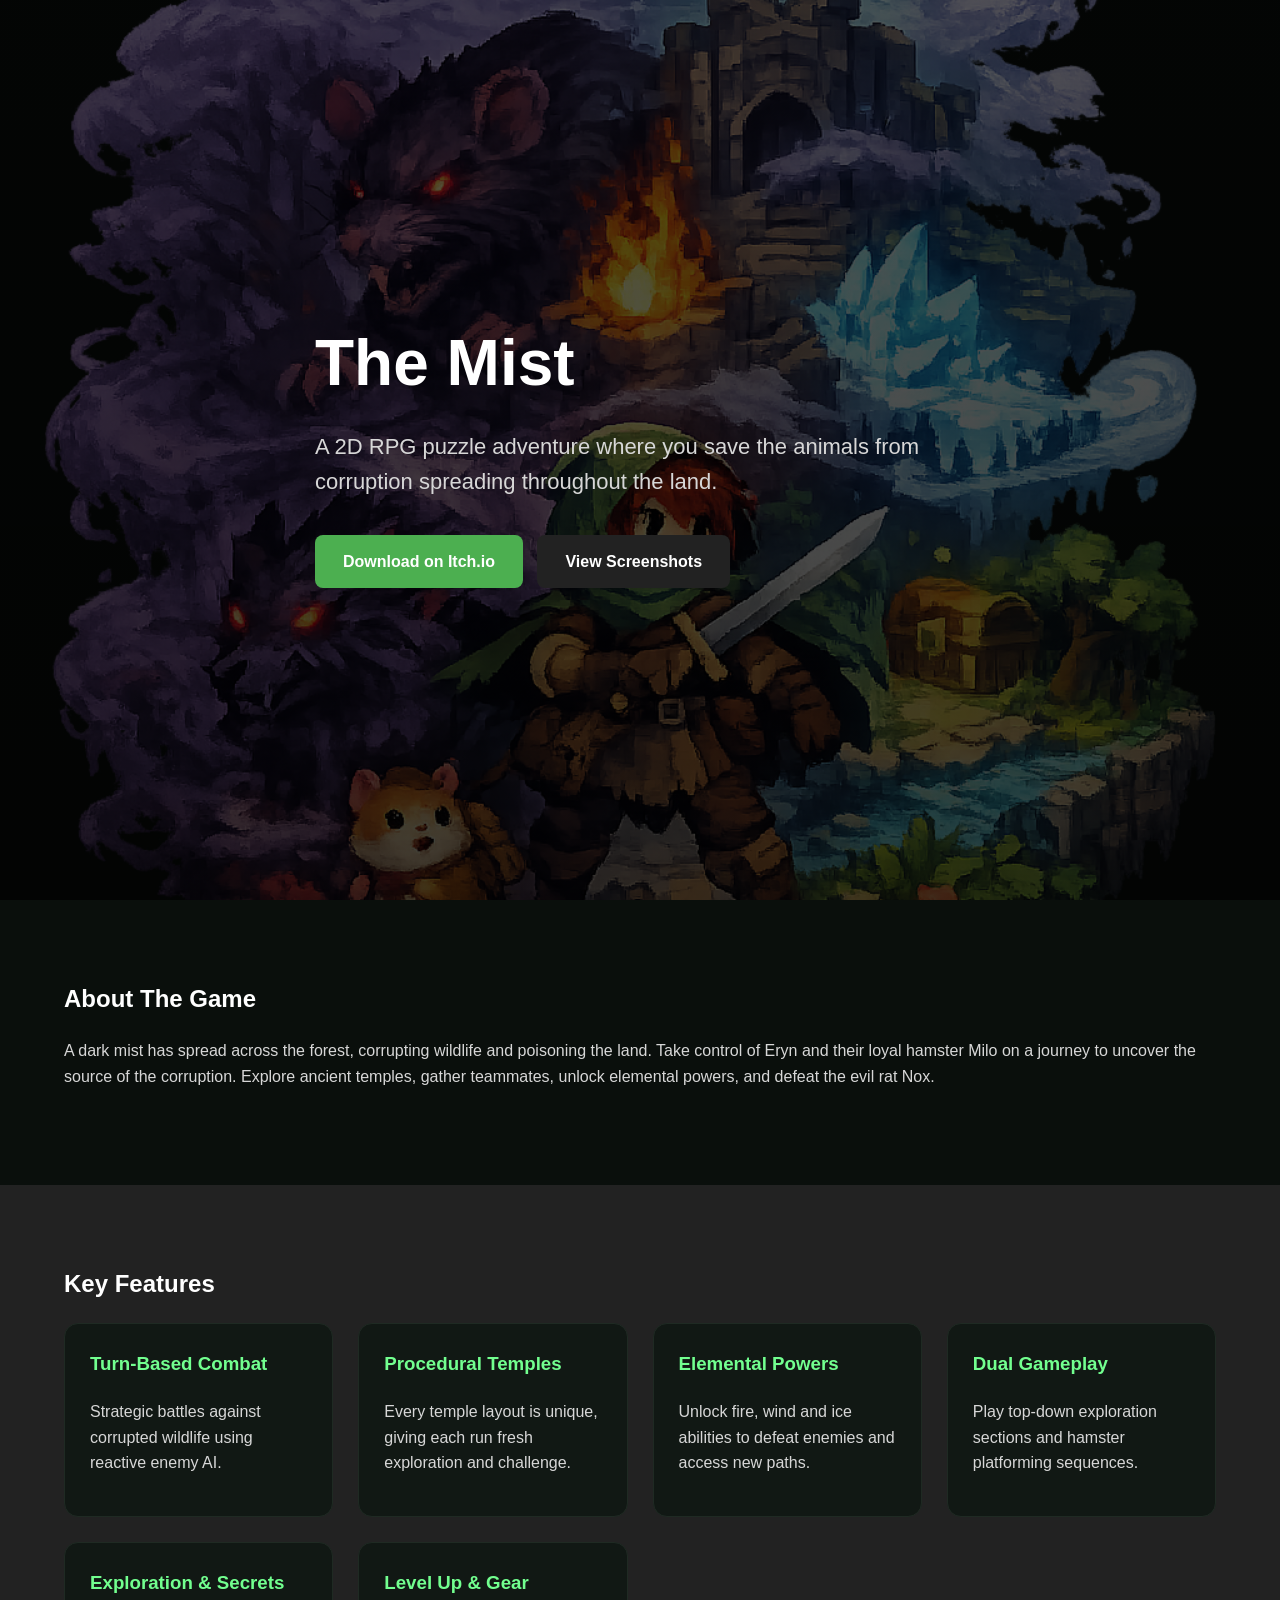
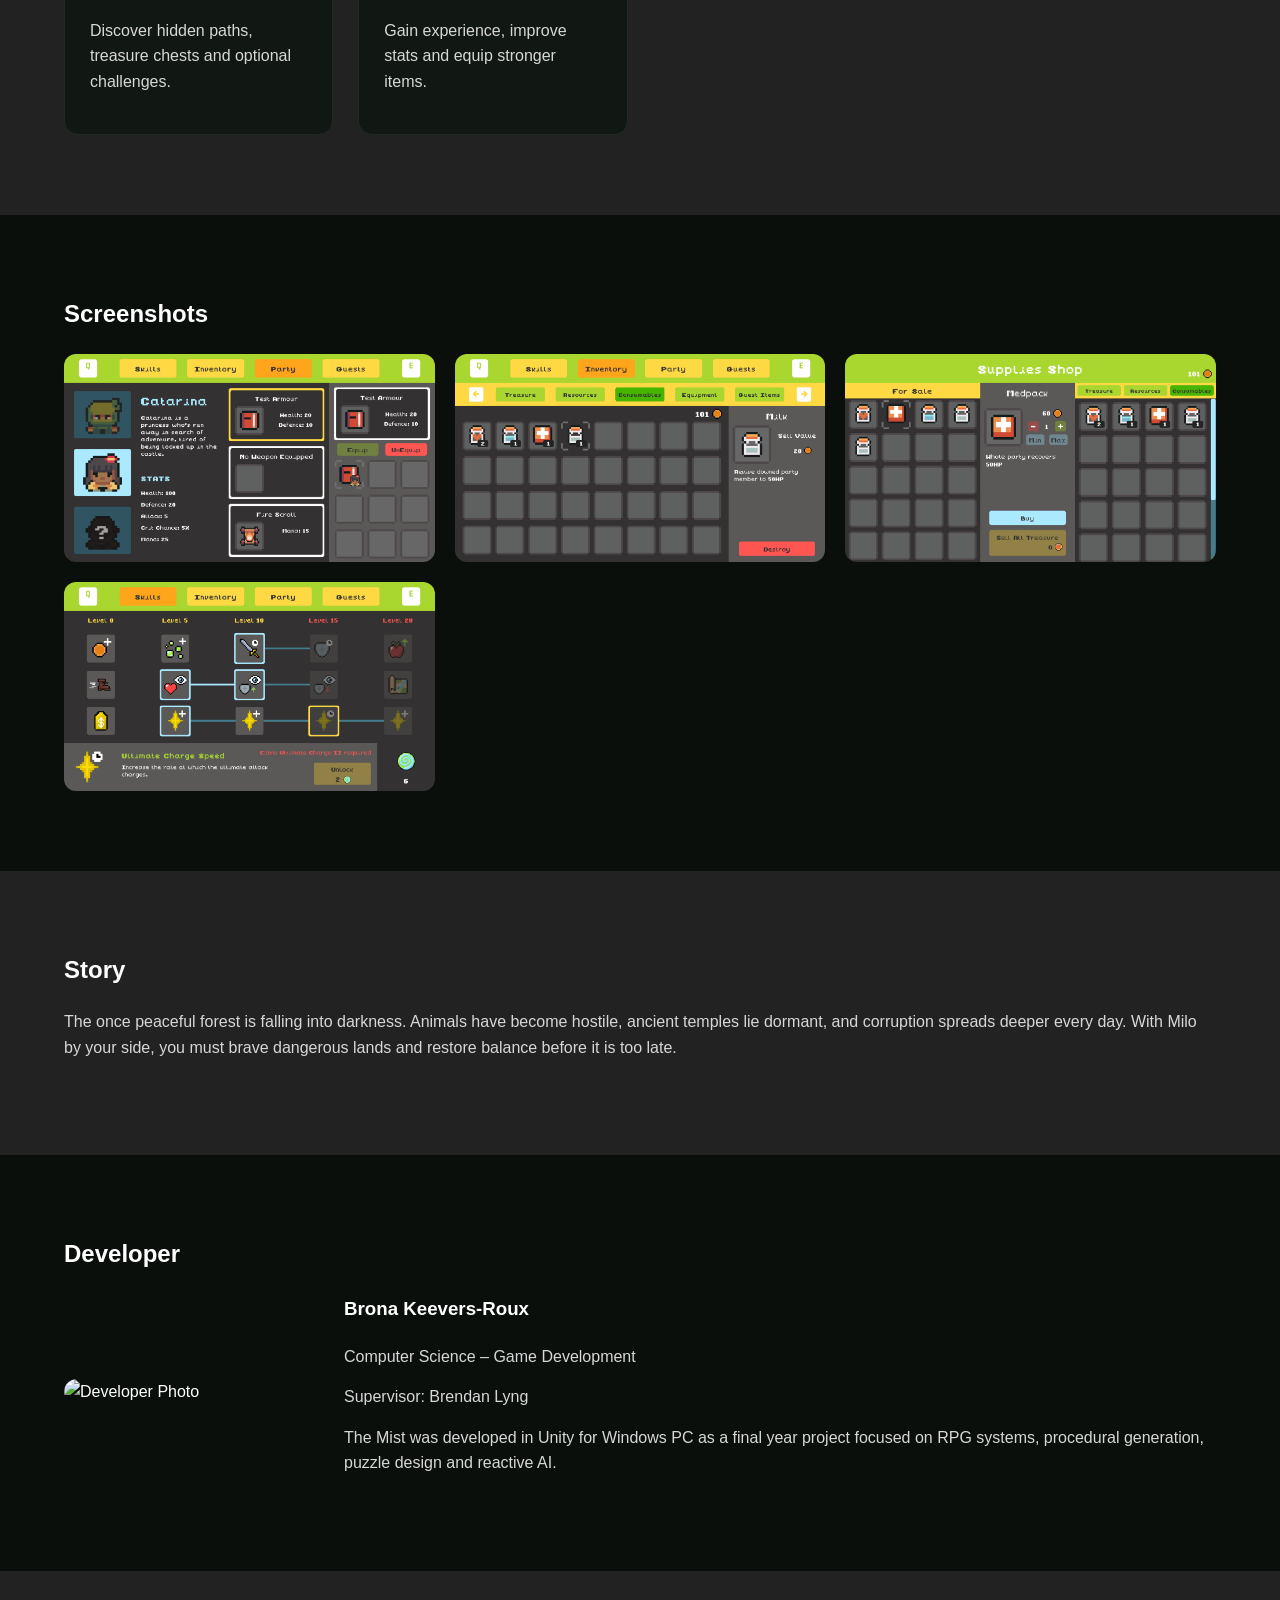
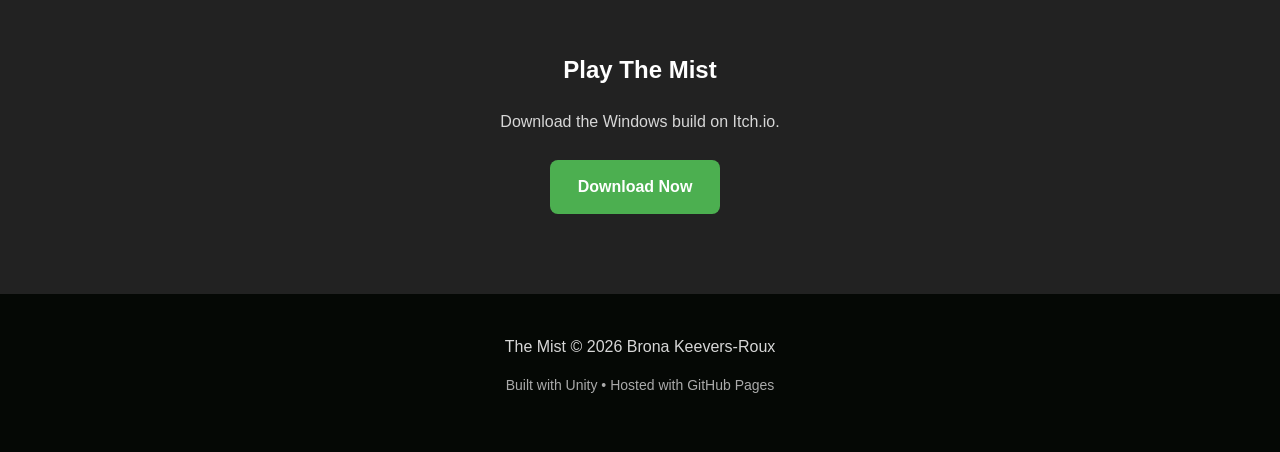
==== index.html @ 0a88f332 "Update index.html - add screenshots" ====
<!DOCTYPE html>
<html lang="en">
<head>
<meta charset="UTF-8">
<meta name="viewport" content="width=device-width, initial-scale=1.0">
<title>The Mist | A 2D RPG Puzzle Adventure</title>

<style>
*{
    margin:0;
    padding:0;
    box-sizing:border-box;
}

html{
    scroll-behavior:smooth;
}

body{
    font-family:Arial, Helvetica, sans-serif;
    background:#0a0f0c;
    color:white;
    line-height:1.6;
}

.container{
    width:90%;
    max-width:1200px;
    margin:auto;
}

section{
    padding:80px 0;
}

h1,h2,h3{
    margin-bottom:20px;
}

p{
    margin-bottom:15px;
    color:#d7d7d7;
}

.btn{
    display:inline-block;
    padding:14px 28px;
    margin:10px 10px 0 0;
    background:#4CAF50;
    color:white;
    text-decoration:none;
    border-radius:8px;
    transition:0.3s;
    font-weight:bold;
}

.btn:hover{
    background:#67d46e;
    transform:translateY(-2px);
}

.secondary{
    background:#222;
}

.hero{
    min-height:100vh;
    display:flex;
    align-items:center;
    background:
    linear-gradient(rgba(0,0,0,.65), rgba(0,0,0,.75)),
    url("Poster cover image.png") center/cover no-repeat;
}

.hero-content{
    max-width:650px;
}

.hero h1{
    font-size:64px;
    margin-bottom:15px;
    color:#ffffff;
}

.hero p{
    font-size:22px;
    margin-bottom:25px;
}

.grid{
    display:grid;
    grid-template-columns:repeat(auto-fit,minmax(260px,1fr));
    gap:25px;
}

.card{
    background:#111814;
    padding:25px;
    border-radius:14px;
    border:1px solid #1f2a23;
}

.card h3{
    color:#72ff8f;
}

.screenshot{
    width:100%;
    border-radius:12px;
    display:block;
}

.gallery{
    display:grid;
    grid-template-columns:repeat(auto-fit,minmax(300px,1fr));
    gap:20px;
}

.about-dev{
    display:grid;
    grid-template-columns:250px 1fr;
    gap:30px;
    align-items:center;
}

.about-dev img{
    width:100%;
    border-radius:14px;
}

footer{
    background:#050805;
    text-align:center;
    padding:40px 20px;
}

.small{
    font-size:14px;
    color:#aaa;
}

@media(max-width:768px){

.hero h1{
    font-size:44px;
}

.hero p{
    font-size:18px;
}

.about-dev{
    grid-template-columns:1fr;
}

}
</style>
</head>

<body>

<!-- HERO -->
<section class="hero">
<div class="container hero-content">
<h1>The Mist</h1>
<p>A 2D RPG puzzle adventure where you save the animals from corruption spreading throughout the land.</p>

<a href="YOUR_ITCH_IO_LINK" class="btn">Download on Itch.io</a>
<a href="#screenshots" class="btn secondary">View Screenshots</a>
</div>
</section>

<!-- ABOUT -->
<section>
<div class="container">
<h2>About The Game</h2>

<p>
A dark mist has spread across the forest, corrupting wildlife and poisoning the land.
Take control of Eryn and their loyal hamster Milo on a journey to uncover the source of the corruption.
Explore ancient temples, gather teammates, unlock elemental powers, and defeat the evil rat Nox.
</p>

</div>
</section>

<!-- FEATURES -->
<section class="secondary">
<div class="container">
<h2>Key Features</h2>

<div class="grid">

<div class="card">
<h3>Turn-Based Combat</h3>
<p>Strategic battles against corrupted wildlife using reactive enemy AI.</p>
</div>

<div class="card">
<h3>Procedural Temples</h3>
<p>Every temple layout is unique, giving each run fresh exploration and challenge.</p>
</div>

<div class="card">
<h3>Elemental Powers</h3>
<p>Unlock fire, wind and ice abilities to defeat enemies and access new paths.</p>
</div>

<div class="card">
<h3>Dual Gameplay</h3>
<p>Play top-down exploration sections and hamster platforming sequences.</p>
</div>

<div class="card">
<h3>Exploration & Secrets</h3>
<p>Discover hidden paths, treasure chests and optional challenges.</p>
</div>

<div class="card">
<h3>Level Up & Gear</h3>
<p>Gain experience, improve stats and equip stronger items.</p>
</div>

</div>
</div>
</section>

<!-- SCREENSHOTS -->
<section id="screenshots">
<div class="container">
<h2>Screenshots</h2>

<div class="gallery">

<img src="screenshot-party.png" class="screenshot" alt="Party">
<img src="screenshot-inventory.png" class="screenshot" alt="Inventory">
<img src="screenshot-supplies-shop.png" class="screenshot" alt="Supplies Shop">
<img src="screenshot-skilltree.png" class="screenshot" alt="Skill Tree">

</div>
</div>
</section>

<!-- STORY -->
<section class="secondary">
<div class="container">
<h2>Story</h2>

<p>
The once peaceful forest is falling into darkness. Animals have become hostile, ancient temples lie dormant, and corruption spreads deeper every day.
With Milo by your side, you must brave dangerous lands and restore balance before it is too late.
</p>

</div>
</section>

<!-- DEVELOPER -->
<section>
<div class="container">
<h2>Developer</h2>

<div class="about-dev">

<img src="YOUR_PHOTO.jpg" alt="Developer Photo">

<div>
<h3>Brona Keevers-Roux</h3>
<p>Computer Science – Game Development</p>
<p>Supervisor: Brendan Lyng</p>
<p>The Mist was developed in Unity for Windows PC as a final year project focused on RPG systems, procedural generation, puzzle design and reactive AI.</p>
</div>

</div>
</div>
</section>

<!-- CTA -->
<section class="secondary">
<div class="container" style="text-align:center;">
<h2>Play The Mist</h2>
<p>Download the Windows build on Itch.io.</p>

<a href="YOUR_ITCH_IO_LINK" class="btn">Download Now</a>
</div>
</section>

<footer>
<p>The Mist © 2026 Brona Keevers-Roux</p>
<p class="small">Built with Unity • Hosted with GitHub Pages</p>
</footer>

</body>
</html>
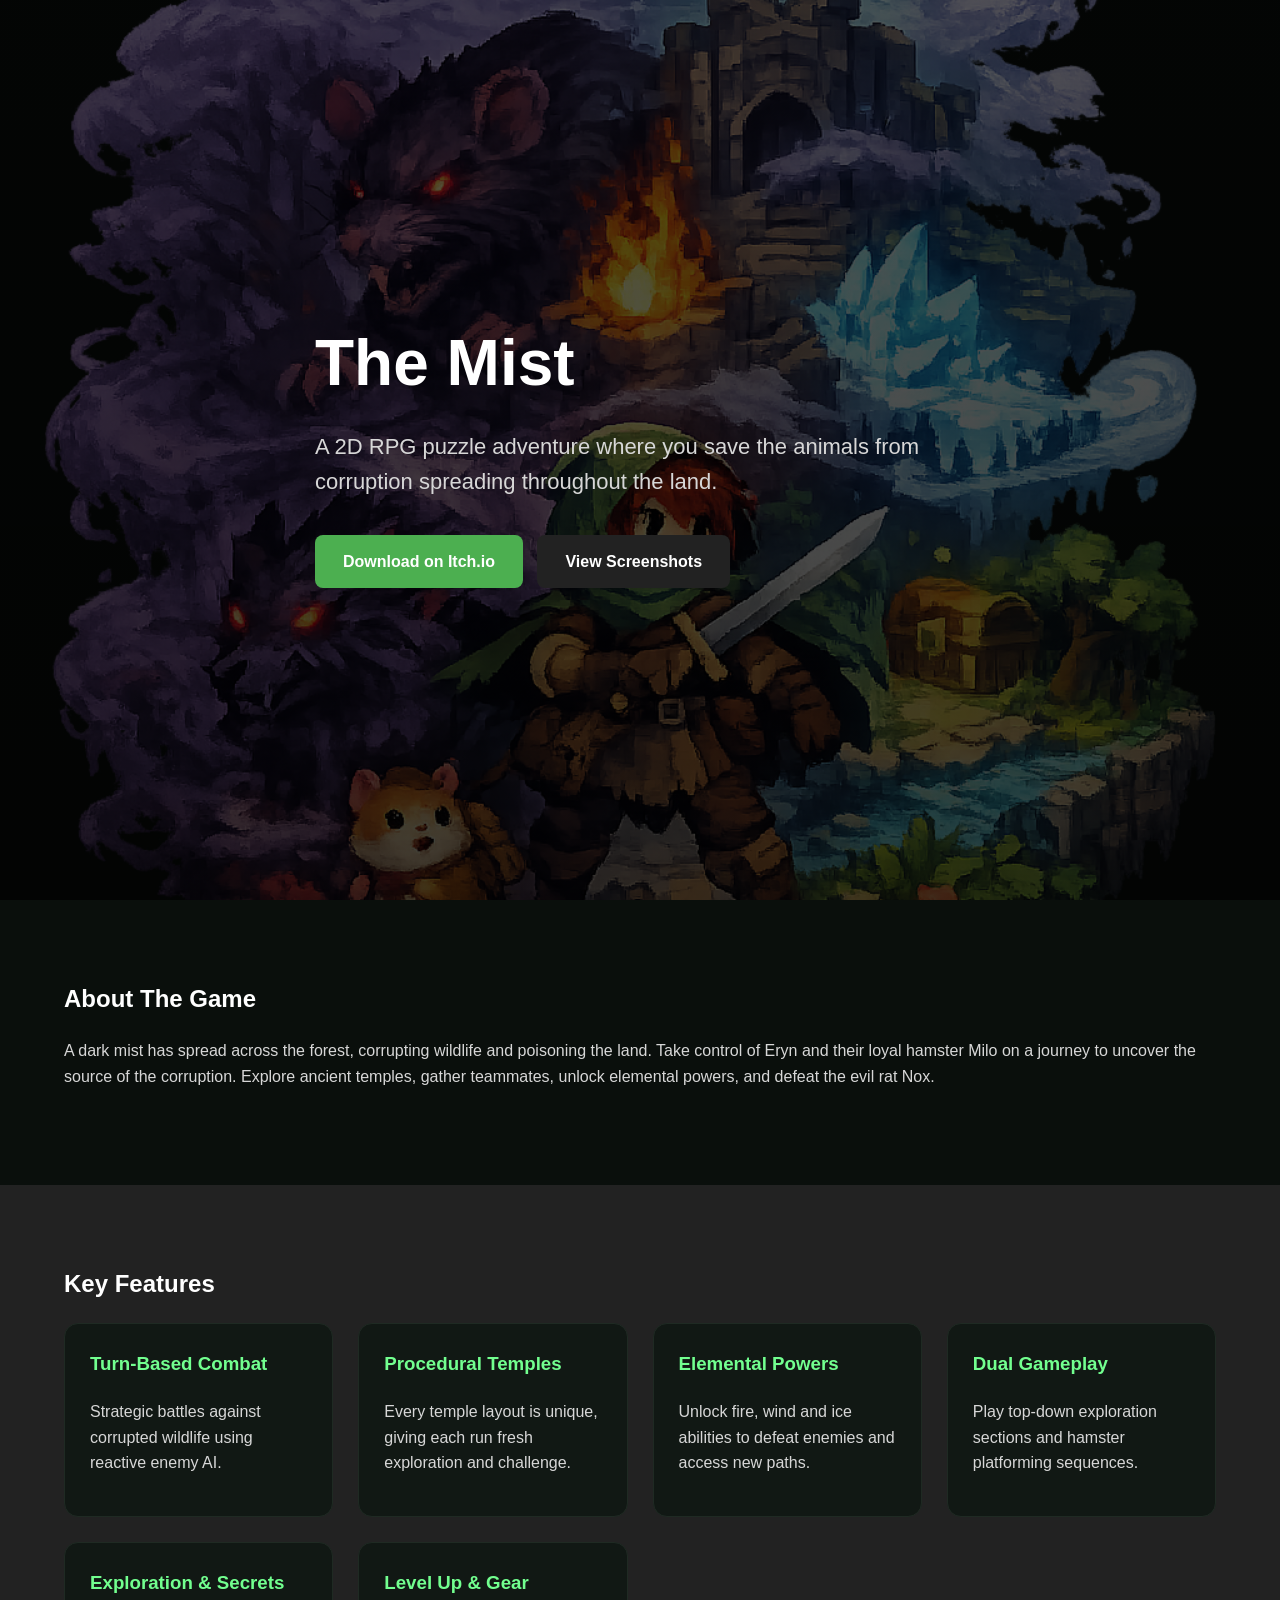
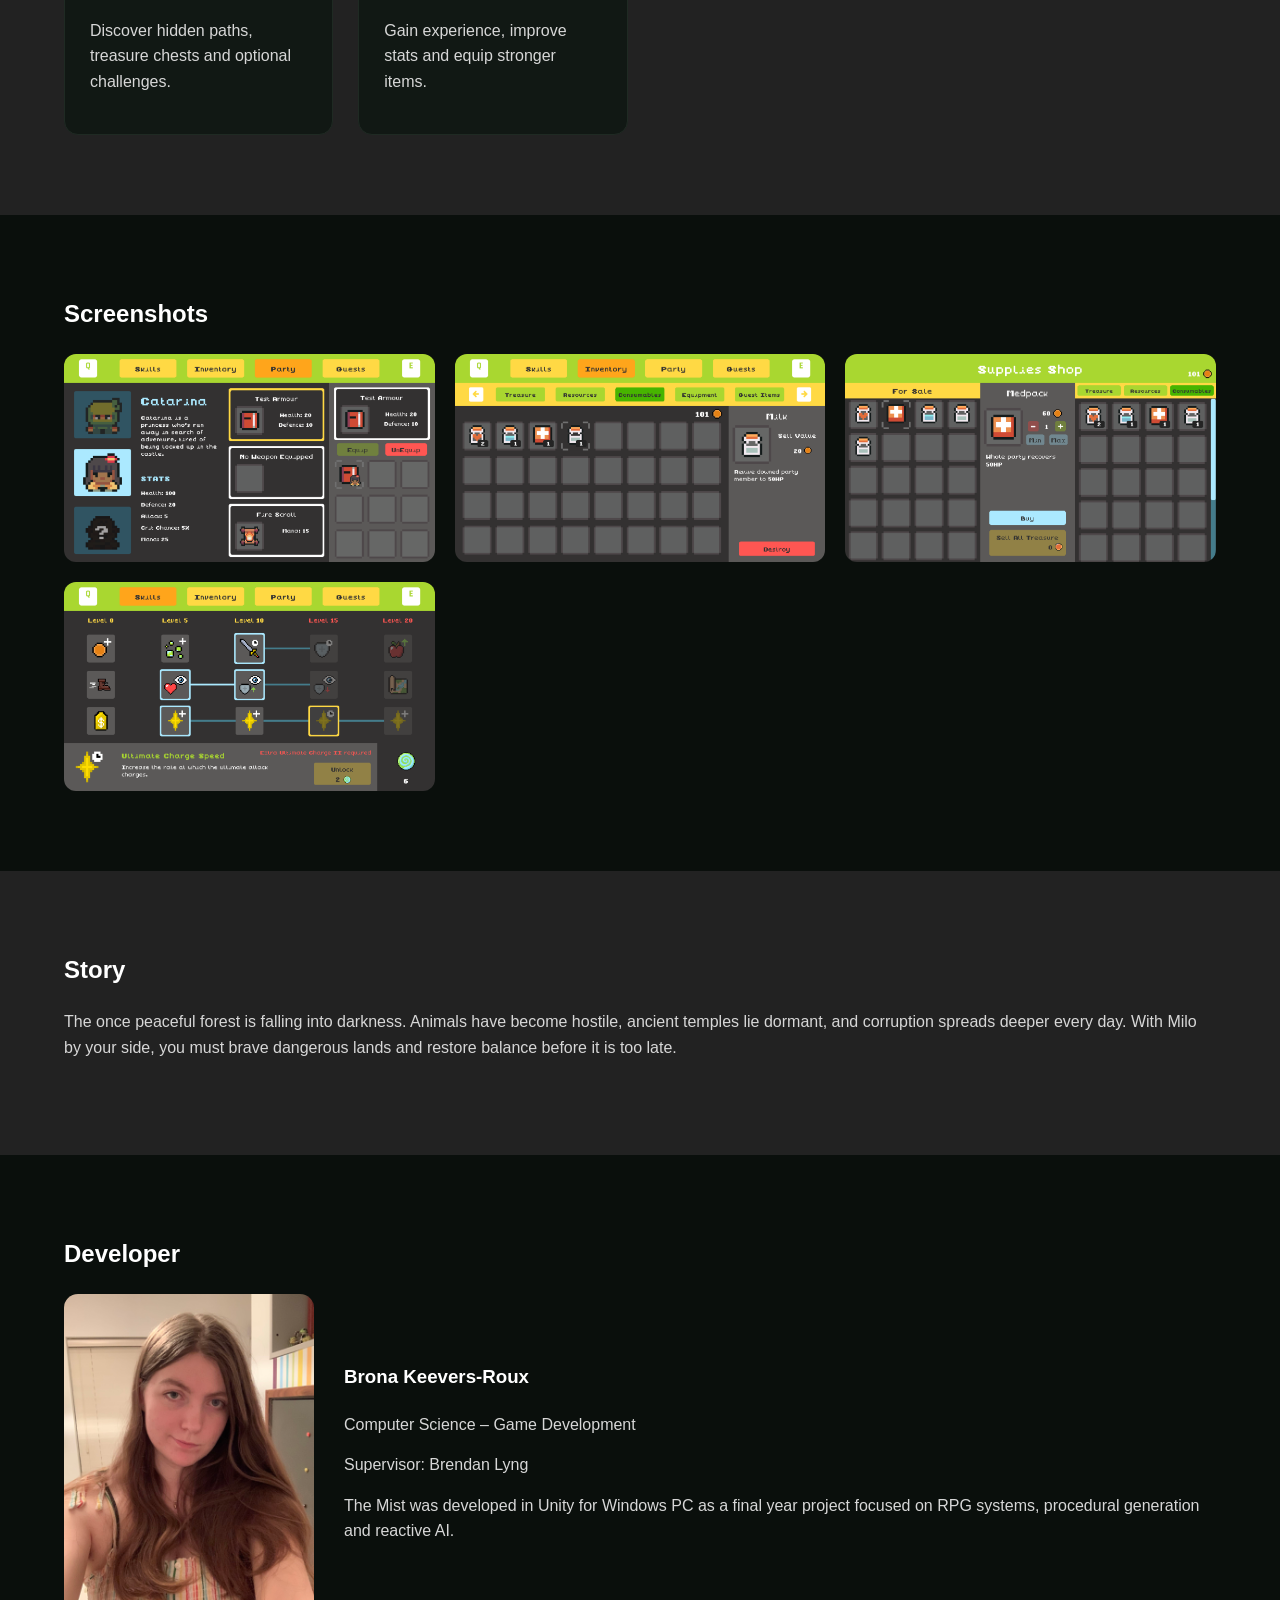
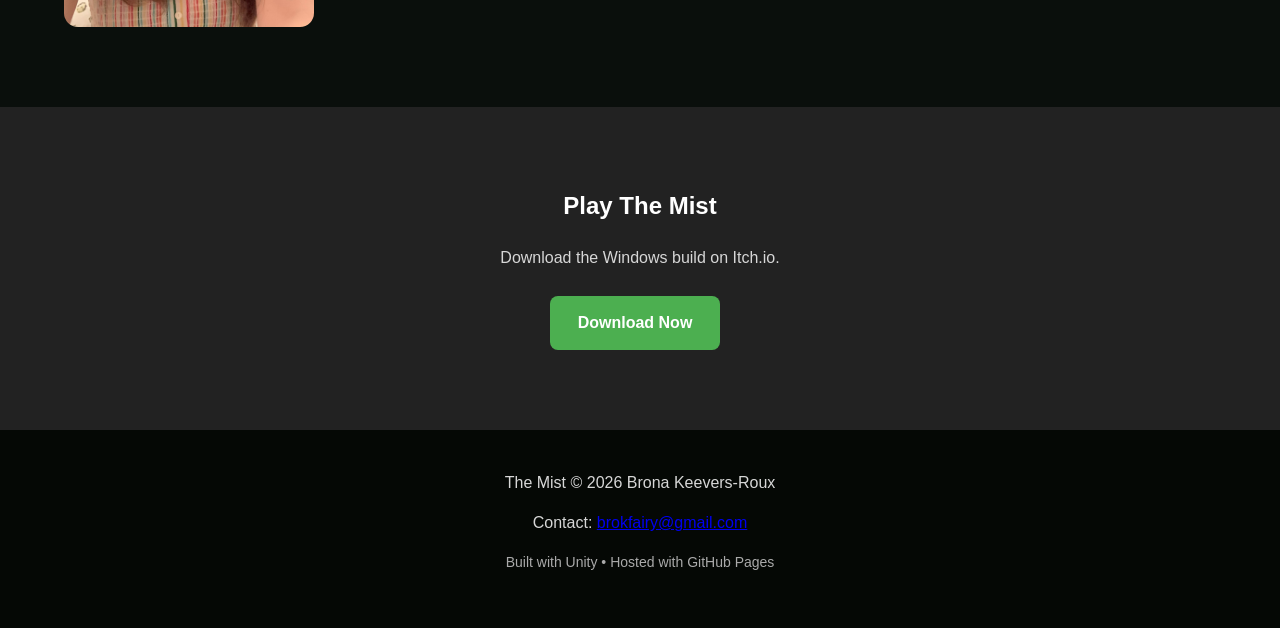
==== commit 924513ea: "Update index.html" ====
--- a/index.html
+++ b/index.html
@@ -165,7 +165,7 @@
 <h1>The Mist</h1>
 <p>A 2D RPG puzzle adventure where you save the animals from corruption spreading throughout the land.</p>
 
-<a href="YOUR_ITCH_IO_LINK" class="btn">Download on Itch.io</a>
+<a href="https://hillyleopard133.itch.io/the-mist" class="btn">Download on Itch.io</a>
 <a href="#screenshots" class="btn secondary">View Screenshots</a>
 </div>
 </section>
@@ -261,13 +261,13 @@
 
 <div class="about-dev">
 
-<img src="YOUR_PHOTO.jpg" alt="Developer Photo">
+<img src="MyPhoto.jpg" alt="Developer Photo">
 
 <div>
 <h3>Brona Keevers-Roux</h3>
 <p>Computer Science – Game Development</p>
 <p>Supervisor: Brendan Lyng</p>
-<p>The Mist was developed in Unity for Windows PC as a final year project focused on RPG systems, procedural generation, puzzle design and reactive AI.</p>
+<p>The Mist was developed in Unity for Windows PC as a final year project focused on RPG systems, procedural generation and reactive AI.</p>
 </div>
 
 </div>
@@ -280,12 +280,13 @@
 <h2>Play The Mist</h2>
 <p>Download the Windows build on Itch.io.</p>
 
-<a href="YOUR_ITCH_IO_LINK" class="btn">Download Now</a>
+<a href="https://hillyleopard133.itch.io/the-mist" class="btn">Download Now</a>
 </div>
 </section>
 
 <footer>
 <p>The Mist © 2026 Brona Keevers-Roux</p>
+<p>Contact: <a href="mailto:brokfairy@gmail.com">brokfairy@gmail.com</a></p>
 <p class="small">Built with Unity • Hosted with GitHub Pages</p>
 </footer>
 
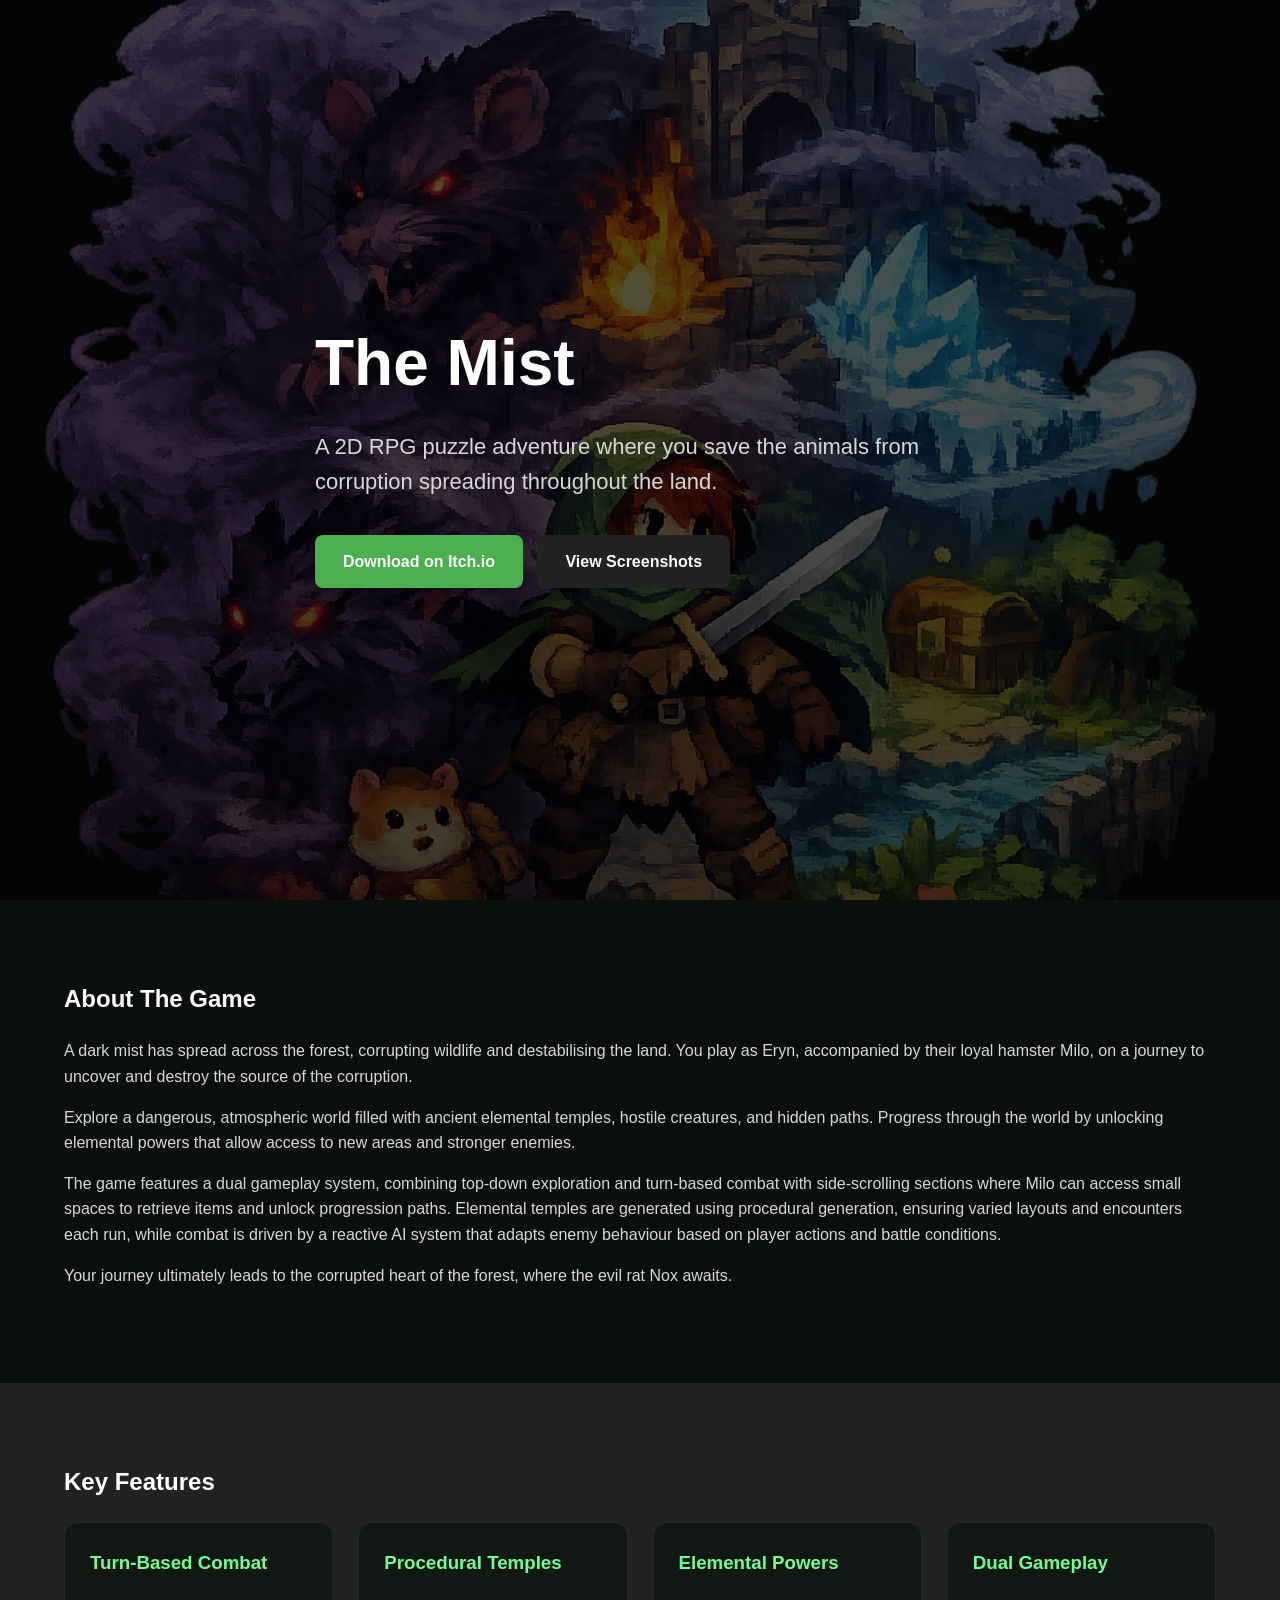
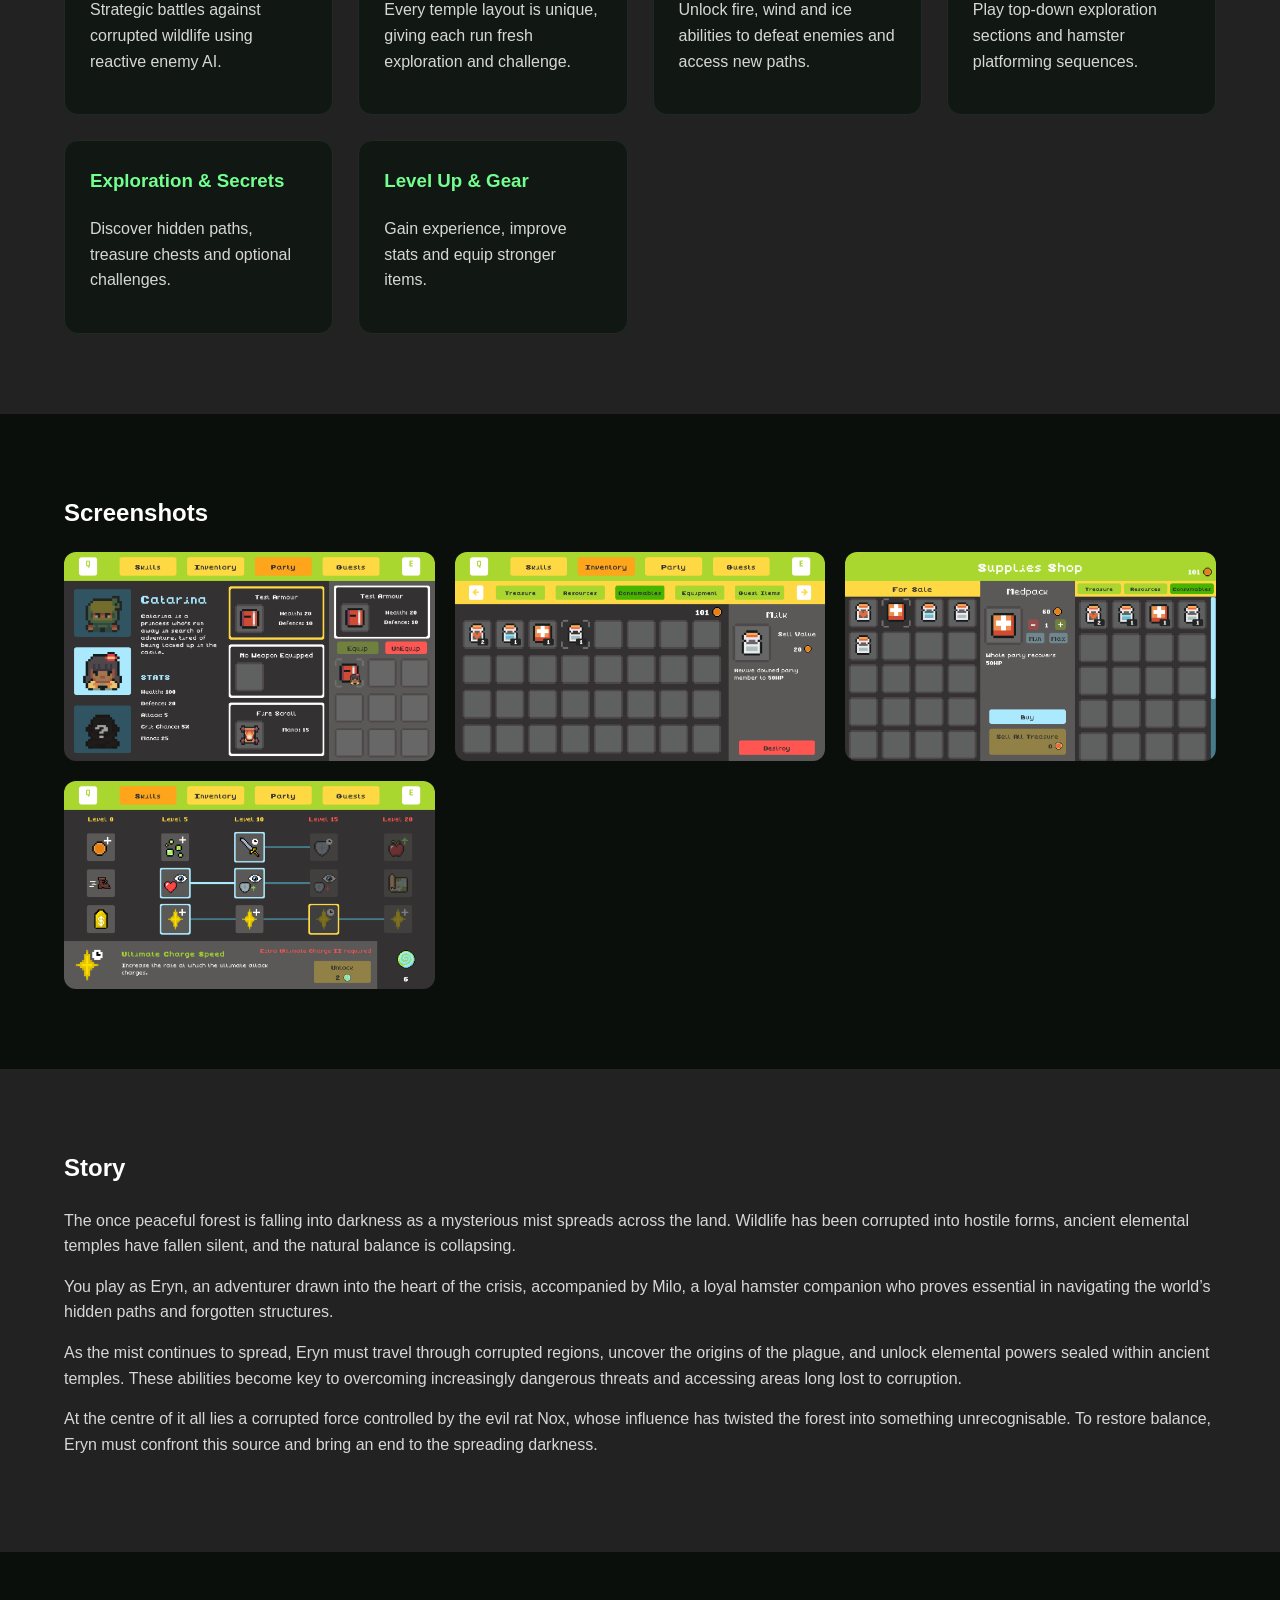
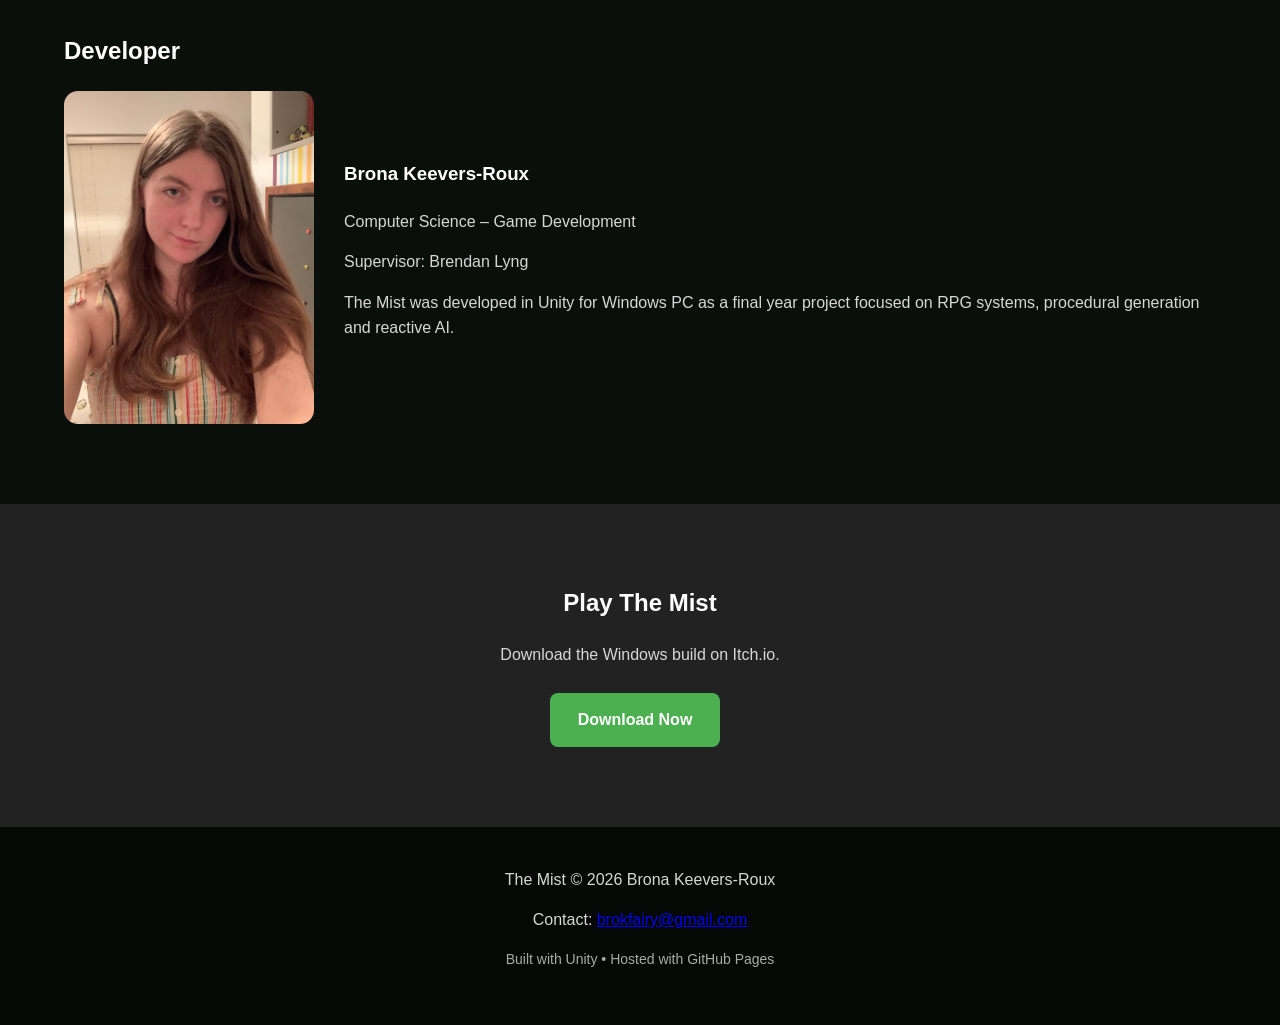
==== commit aef306b8: "Update about game and story" ====
--- a/index.html
+++ b/index.html
@@ -176,9 +176,19 @@
 <h2>About The Game</h2>
 
 <p>
-A dark mist has spread across the forest, corrupting wildlife and poisoning the land.
-Take control of Eryn and their loyal hamster Milo on a journey to uncover the source of the corruption.
-Explore ancient temples, gather teammates, unlock elemental powers, and defeat the evil rat Nox.
+A dark mist has spread across the forest, corrupting wildlife and destabilising the land. You play as Eryn, accompanied by their loyal hamster Milo, on a journey to uncover and destroy the source of the corruption.
+</p>
+
+<p>
+Explore a dangerous, atmospheric world filled with ancient elemental temples, hostile creatures, and hidden paths. Progress through the world by unlocking elemental powers that allow access to new areas and stronger enemies.
+</p>
+
+<p>
+The game features a dual gameplay system, combining top-down exploration and turn-based combat with side-scrolling sections where Milo can access small spaces to retrieve items and unlock progression paths. Elemental temples are generated using procedural generation, ensuring varied layouts and encounters each run, while combat is driven by a reactive AI system that adapts enemy behaviour based on player actions and battle conditions.
+</p>
+
+<p>
+Your journey ultimately leads to the corrupted heart of the forest, where the evil rat Nox awaits.
 </p>
 
 </div>
@@ -247,8 +257,19 @@
 <h2>Story</h2>
 
 <p>
-The once peaceful forest is falling into darkness. Animals have become hostile, ancient temples lie dormant, and corruption spreads deeper every day.
-With Milo by your side, you must brave dangerous lands and restore balance before it is too late.
+The once peaceful forest is falling into darkness as a mysterious mist spreads across the land. Wildlife has been corrupted into hostile forms, ancient elemental temples have fallen silent, and the natural balance is collapsing.
+</p>
+
+<p>
+You play as Eryn, an adventurer drawn into the heart of the crisis, accompanied by Milo, a loyal hamster companion who proves essential in navigating the world’s hidden paths and forgotten structures.
+</p>
+
+<p>
+As the mist continues to spread, Eryn must travel through corrupted regions, uncover the origins of the plague, and unlock elemental powers sealed within ancient temples. These abilities become key to overcoming increasingly dangerous threats and accessing areas long lost to corruption.
+</p>
+
+<p>
+At the centre of it all lies a corrupted force controlled by the evil rat Nox, whose influence has twisted the forest into something unrecognisable. To restore balance, Eryn must confront this source and bring an end to the spreading darkness.
 </p>
 
 </div>
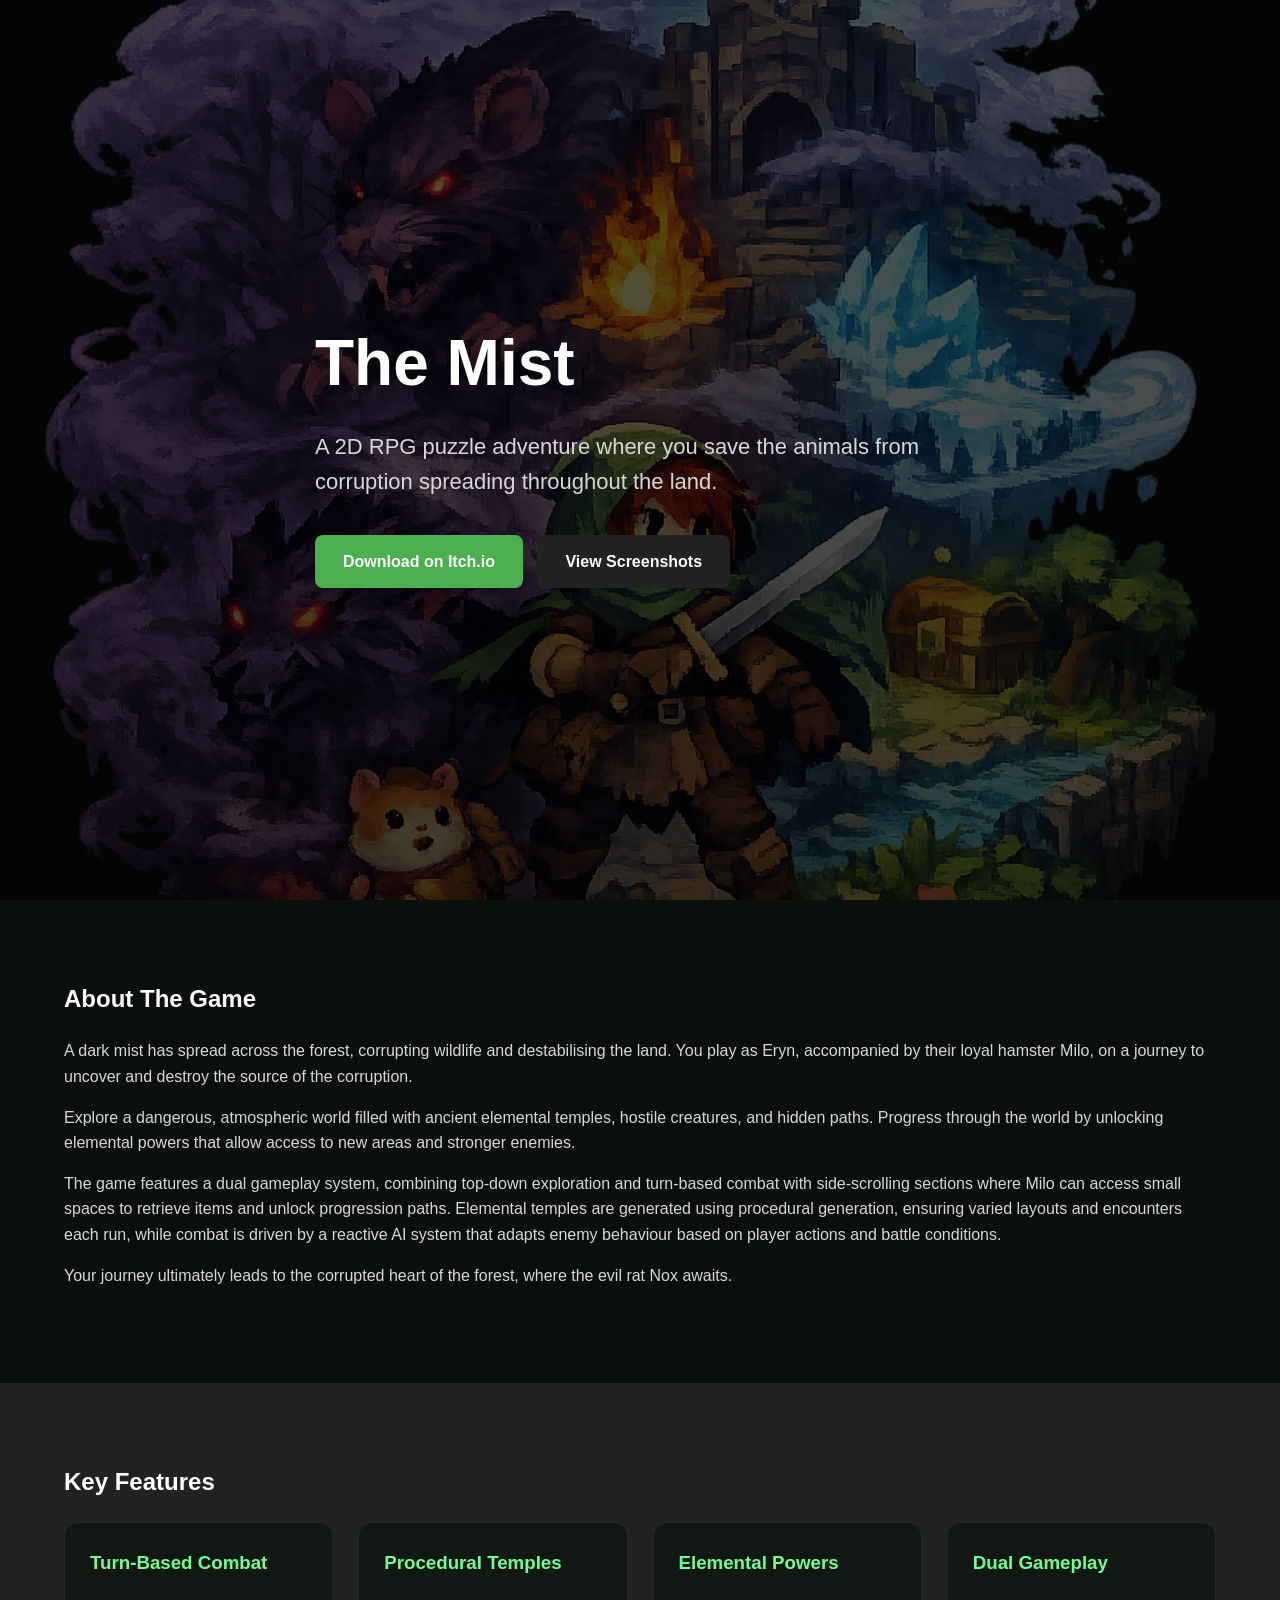
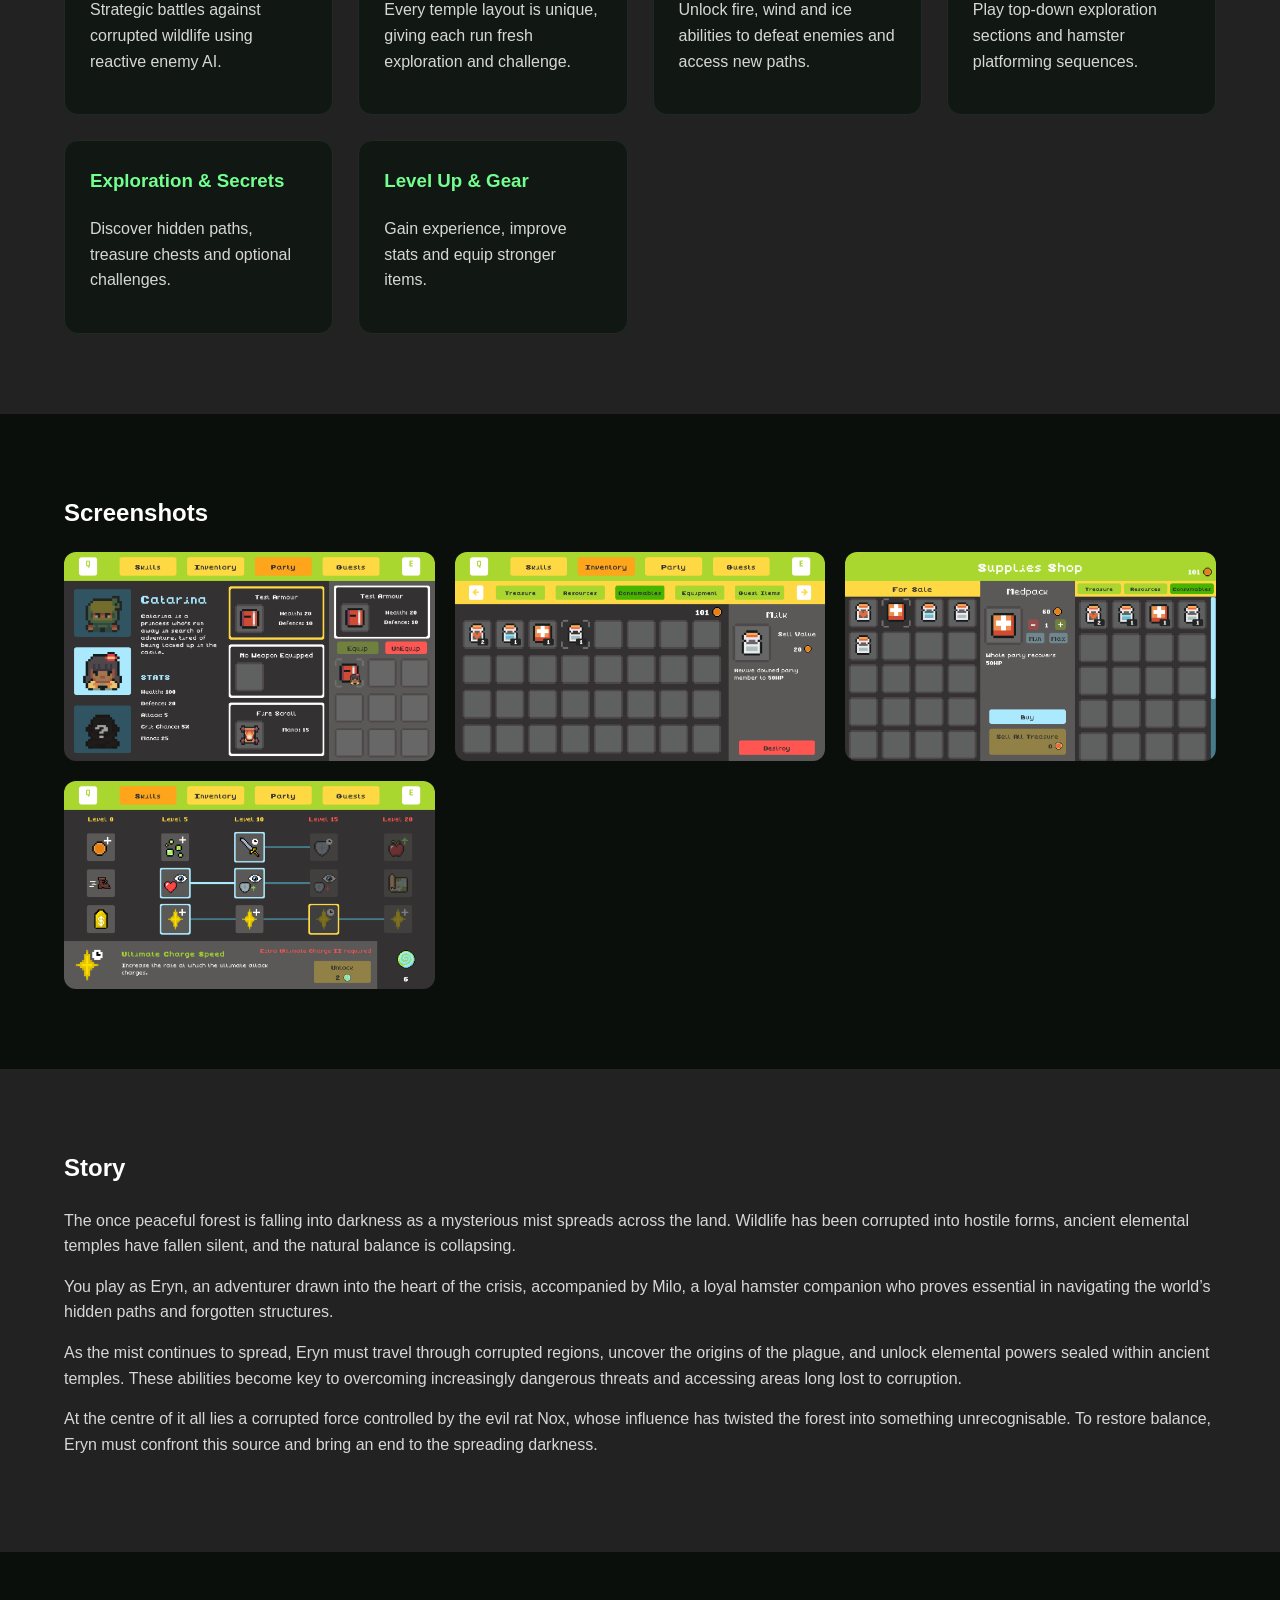
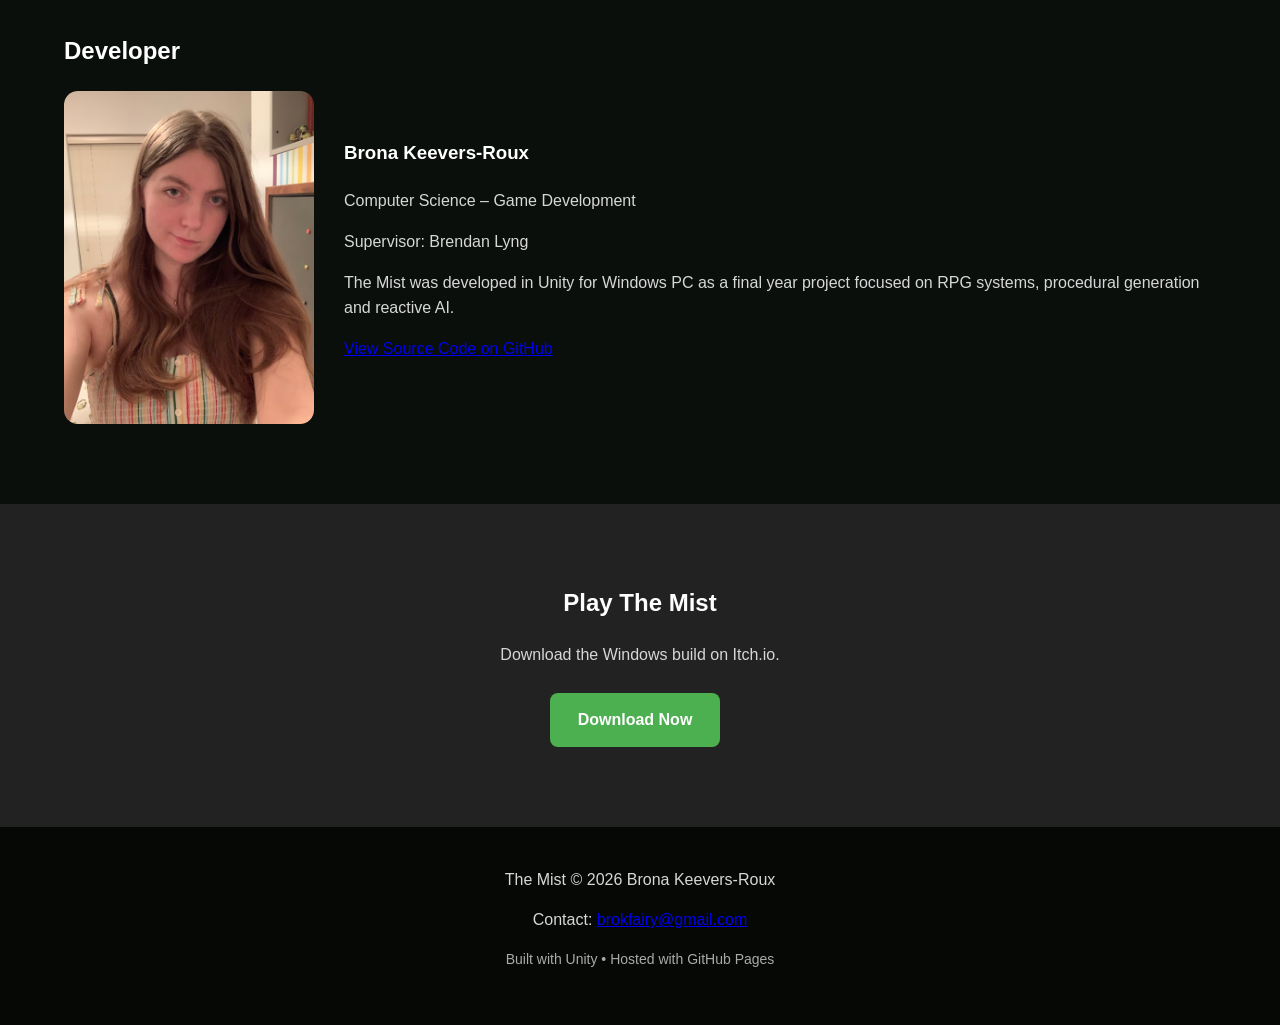
==== commit e2ff580d: "Add link to project repo" ====
--- a/index.html
+++ b/index.html
@@ -289,6 +289,13 @@
 <p>Computer Science – Game Development</p>
 <p>Supervisor: Brendan Lyng</p>
 <p>The Mist was developed in Unity for Windows PC as a final year project focused on RPG systems, procedural generation and reactive AI.</p>
+    
+<p>
+<a href="https://github.com/hillyleopard133/The-Mist" target="_blank">
+View Source Code on GitHub
+</a>
+</p>
+    
 </div>
 
 </div>
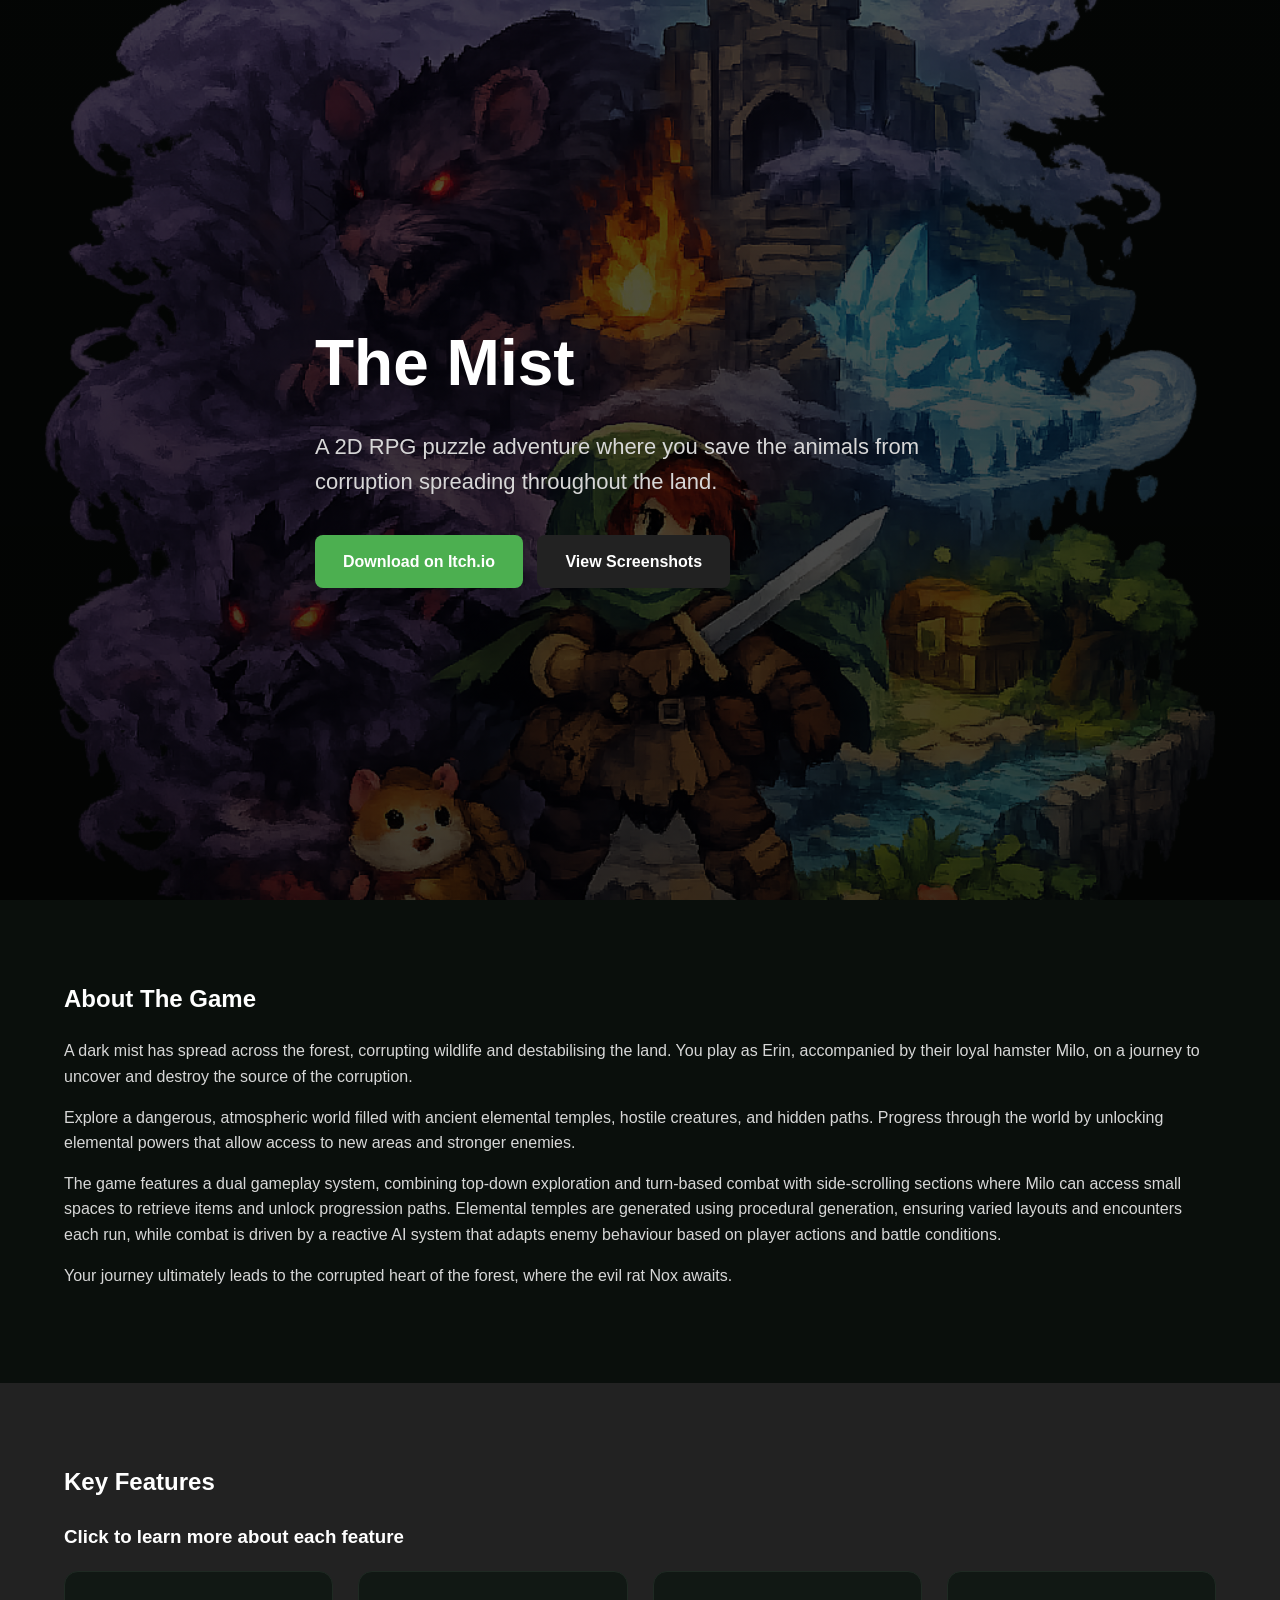
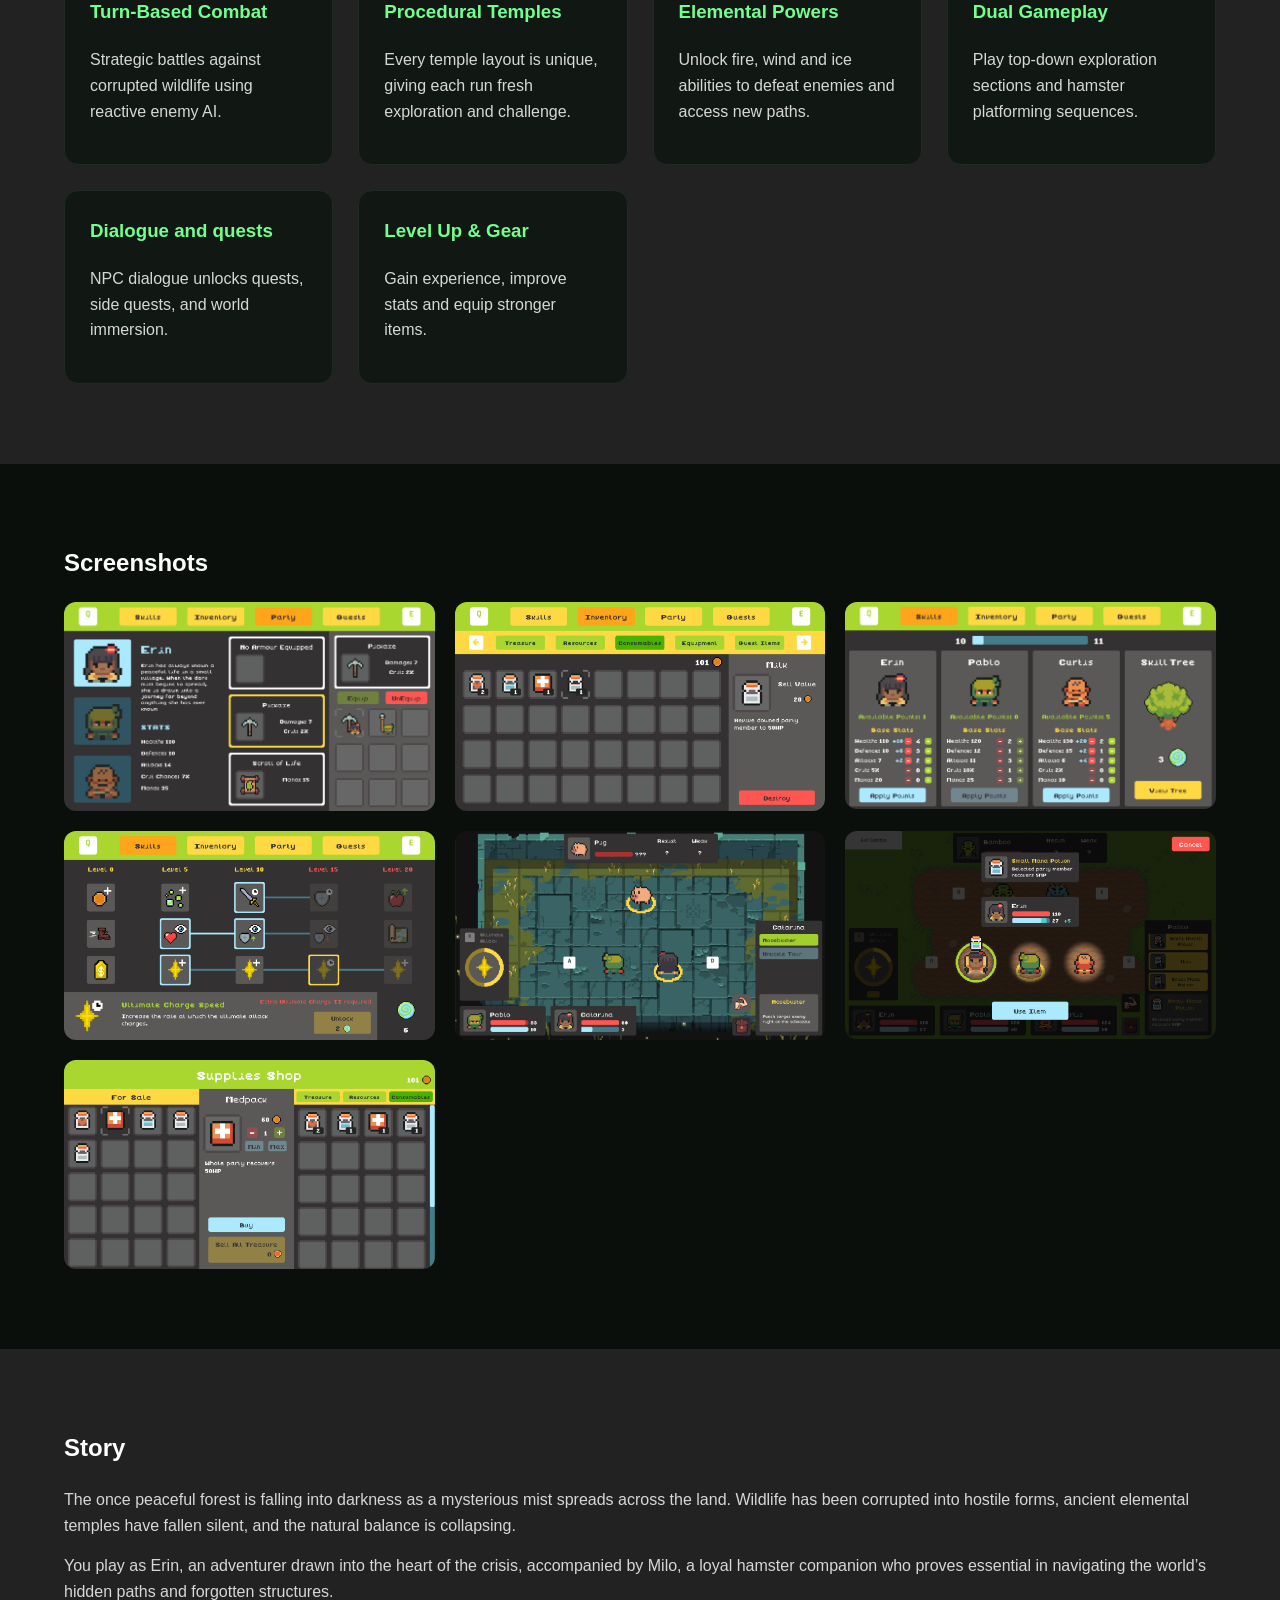
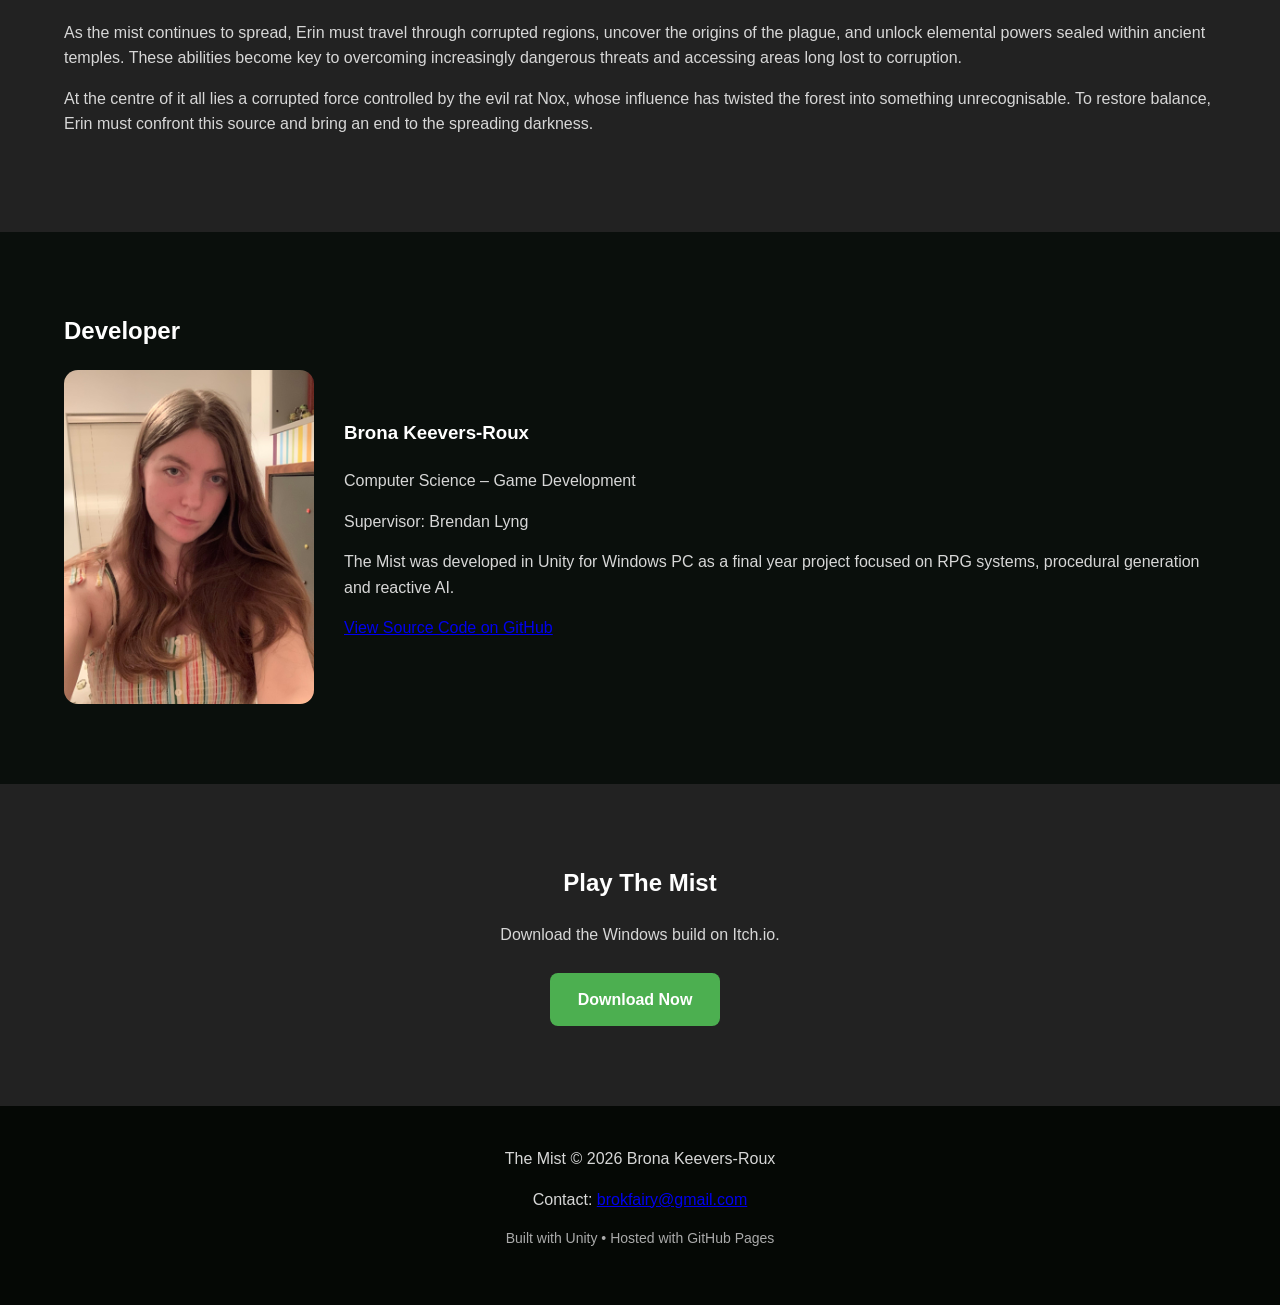
==== commit bf80b4d7: "Html pages for each feature" ====
--- a/index.html
+++ b/index.html
@@ -5,156 +5,8 @@
 <meta name="viewport" content="width=device-width, initial-scale=1.0">
 <title>The Mist | A 2D RPG Puzzle Adventure</title>
 
-<style>
-*{
-    margin:0;
-    padding:0;
-    box-sizing:border-box;
-}
+<link rel="stylesheet" href="style.css">
 
-html{
-    scroll-behavior:smooth;
-}
-
-body{
-    font-family:Arial, Helvetica, sans-serif;
-    background:#0a0f0c;
-    color:white;
-    line-height:1.6;
-}
-
-.container{
-    width:90%;
-    max-width:1200px;
-    margin:auto;
-}
-
-section{
-    padding:80px 0;
-}
-
-h1,h2,h3{
-    margin-bottom:20px;
-}
-
-p{
-    margin-bottom:15px;
-    color:#d7d7d7;
-}
-
-.btn{
-    display:inline-block;
-    padding:14px 28px;
-    margin:10px 10px 0 0;
-    background:#4CAF50;
-    color:white;
-    text-decoration:none;
-    border-radius:8px;
-    transition:0.3s;
-    font-weight:bold;
-}
-
-.btn:hover{
-    background:#67d46e;
-    transform:translateY(-2px);
-}
-
-.secondary{
-    background:#222;
-}
-
-.hero{
-    min-height:100vh;
-    display:flex;
-    align-items:center;
-    background:
-    linear-gradient(rgba(0,0,0,.65), rgba(0,0,0,.75)),
-    url("Poster cover image.png") center/cover no-repeat;
-}
-
-.hero-content{
-    max-width:650px;
-}
-
-.hero h1{
-    font-size:64px;
-    margin-bottom:15px;
-    color:#ffffff;
-}
-
-.hero p{
-    font-size:22px;
-    margin-bottom:25px;
-}
-
-.grid{
-    display:grid;
-    grid-template-columns:repeat(auto-fit,minmax(260px,1fr));
-    gap:25px;
-}
-
-.card{
-    background:#111814;
-    padding:25px;
-    border-radius:14px;
-    border:1px solid #1f2a23;
-}
-
-.card h3{
-    color:#72ff8f;
-}
-
-.screenshot{
-    width:100%;
-    border-radius:12px;
-    display:block;
-}
-
-.gallery{
-    display:grid;
-    grid-template-columns:repeat(auto-fit,minmax(300px,1fr));
-    gap:20px;
-}
-
-.about-dev{
-    display:grid;
-    grid-template-columns:250px 1fr;
-    gap:30px;
-    align-items:center;
-}
-
-.about-dev img{
-    width:100%;
-    border-radius:14px;
-}
-
-footer{
-    background:#050805;
-    text-align:center;
-    padding:40px 20px;
-}
-
-.small{
-    font-size:14px;
-    color:#aaa;
-}
-
-@media(max-width:768px){
-
-.hero h1{
-    font-size:44px;
-}
-
-.hero p{
-    font-size:18px;
-}
-
-.about-dev{
-    grid-template-columns:1fr;
-}
-
-}
-</style>
 </head>
 
 <body>
@@ -176,15 +28,20 @@
 <h2>About The Game</h2>
 
 <p>
-A dark mist has spread across the forest, corrupting wildlife and destabilising the land. You play as Eryn, accompanied by their loyal hamster Milo, on a journey to uncover and destroy the source of the corruption.
+A dark mist has spread across the forest, corrupting wildlife and destabilising the land. 
+You play as Erin, accompanied by their loyal hamster Milo, on a journey to uncover and destroy the source of the corruption.
 </p>
 
 <p>
-Explore a dangerous, atmospheric world filled with ancient elemental temples, hostile creatures, and hidden paths. Progress through the world by unlocking elemental powers that allow access to new areas and stronger enemies.
+Explore a dangerous, atmospheric world filled with ancient elemental temples, hostile creatures, and hidden paths. 
+Progress through the world by unlocking elemental powers that allow access to new areas and stronger enemies.
 </p>
 
 <p>
-The game features a dual gameplay system, combining top-down exploration and turn-based combat with side-scrolling sections where Milo can access small spaces to retrieve items and unlock progression paths. Elemental temples are generated using procedural generation, ensuring varied layouts and encounters each run, while combat is driven by a reactive AI system that adapts enemy behaviour based on player actions and battle conditions.
+The game features a dual gameplay system, combining top-down exploration and turn-based combat with side-scrolling sections where 
+Milo can access small spaces to retrieve items and unlock progression paths. Elemental temples are generated using procedural generation, 
+ensuring varied layouts and encounters each run, while combat is driven by a reactive AI system that adapts enemy behaviour based on 
+player actions and battle conditions.
 </p>
 
 <p>
@@ -198,38 +55,39 @@
 <section class="secondary">
 <div class="container">
 <h2>Key Features</h2>
+<h3>Click to learn more about each feature</h3>
 
 <div class="grid">
 
-<div class="card">
+<a href="combat.html" class="card">
 <h3>Turn-Based Combat</h3>
 <p>Strategic battles against corrupted wildlife using reactive enemy AI.</p>
-</div>
+</a>
 
-<div class="card">
+<a href="procedural.html" class="card">
 <h3>Procedural Temples</h3>
 <p>Every temple layout is unique, giving each run fresh exploration and challenge.</p>
-</div>
+</a>
 
-<div class="card">
+<a href="powers.html" class="card">
 <h3>Elemental Powers</h3>
 <p>Unlock fire, wind and ice abilities to defeat enemies and access new paths.</p>
-</div>
+</a>
 
-<div class="card">
+<a href="dual-gameplay.html" class="card">
 <h3>Dual Gameplay</h3>
 <p>Play top-down exploration sections and hamster platforming sequences.</p>
-</div>
+</a>
 
-<div class="card">
-<h3>Exploration & Secrets</h3>
-<p>Discover hidden paths, treasure chests and optional challenges.</p>
-</div>
+<a href="dialogue.html" class="card">
+<h3>Dialogue and quests</h3>
+<p> NPC dialogue unlocks quests, side quests, and world immersion. </p>
+</a>
 
-<div class="card">
+<a href="gear.html" class="card">
 <h3>Level Up & Gear</h3>
 <p>Gain experience, improve stats and equip stronger items.</p>
-</div>
+</a>
 
 </div>
 </div>
@@ -242,10 +100,13 @@
 
 <div class="gallery">
 
-<img src="screenshot-party.png" class="screenshot" alt="Party">
-<img src="screenshot-inventory.png" class="screenshot" alt="Inventory">
-<img src="screenshot-supplies-shop.png" class="screenshot" alt="Supplies Shop">
-<img src="screenshot-skilltree.png" class="screenshot" alt="Skill Tree">
+<img src="Screenshots/party.png" class="screenshot" alt="Party">
+<img src="Screenshots/inventory.png" class="screenshot" alt="Inventory">
+<img src="Screenshots/attributes.png" class="screenshot" alt="Attributes">
+<img src="Screenshots/skilltree.png" class="screenshot" alt="Skill Tree">
+<img src="Screenshots/combat.png" class="screenshot" alt="Combat">
+<img src="Screenshots/combat-item.png" class="screenshot" alt="Combat Item">
+<img src="Screenshots/supplies-shop.png" class="screenshot" alt="Supplies Shop">
 
 </div>
 </div>
@@ -257,19 +118,24 @@
 <h2>Story</h2>
 
 <p>
-The once peaceful forest is falling into darkness as a mysterious mist spreads across the land. Wildlife has been corrupted into hostile forms, ancient elemental temples have fallen silent, and the natural balance is collapsing.
+The once peaceful forest is falling into darkness as a mysterious mist spreads across the land. 
+Wildlife has been corrupted into hostile forms, ancient elemental temples have fallen silent, and the natural balance is collapsing.
 </p>
 
 <p>
-You play as Eryn, an adventurer drawn into the heart of the crisis, accompanied by Milo, a loyal hamster companion who proves essential in navigating the world’s hidden paths and forgotten structures.
+You play as Erin, an adventurer drawn into the heart of the crisis, accompanied by Milo, a loyal hamster companion 
+who proves essential in navigating the world’s hidden paths and forgotten structures.
 </p>
 
 <p>
-As the mist continues to spread, Eryn must travel through corrupted regions, uncover the origins of the plague, and unlock elemental powers sealed within ancient temples. These abilities become key to overcoming increasingly dangerous threats and accessing areas long lost to corruption.
+As the mist continues to spread, Erin must travel through corrupted regions, uncover the origins of the plague, 
+and unlock elemental powers sealed within ancient temples. These abilities become key to overcoming increasingly dangerous threats 
+and accessing areas long lost to corruption.
 </p>
 
 <p>
-At the centre of it all lies a corrupted force controlled by the evil rat Nox, whose influence has twisted the forest into something unrecognisable. To restore balance, Eryn must confront this source and bring an end to the spreading darkness.
+At the centre of it all lies a corrupted force controlled by the evil rat Nox, whose influence has twisted the forest 
+into something unrecognisable. To restore balance, Erin must confront this source and bring an end to the spreading darkness.
 </p>
 
 </div>
@@ -282,7 +148,7 @@
 
 <div class="about-dev">
 
-<img src="MyPhoto.jpg" alt="Developer Photo">
+<img src="Images/MyPhoto.jpg" alt="Developer Photo">
 
 <div>
 <h3>Brona Keevers-Roux</h3>
--- a/style.css
+++ b/style.css
@@ -0,0 +1,167 @@
+*{
+    margin:0;
+    padding:0;
+    box-sizing:border-box;
+}
+
+html{
+    scroll-behavior:smooth;
+}
+
+body{
+    font-family:Arial, Helvetica, sans-serif;
+    background:#0a0f0c;
+    color:white;
+    line-height:1.6;
+}
+
+.container{
+    width:90%;
+    max-width:1200px;
+    margin:auto;
+}
+
+section{
+    padding:80px 0;
+}
+
+h1,h2,h3{
+    margin-bottom:20px;
+}
+
+p{
+    margin-bottom:15px;
+    color:#d7d7d7;
+}
+
+.btn{
+    display:inline-block;
+    padding:14px 28px;
+    margin:10px 10px 0 0;
+    background:#4CAF50;
+    color:white;
+    text-decoration:none;
+    border-radius:8px;
+    transition:0.3s;
+    font-weight:bold;
+}
+
+.btn:hover{
+    background:#67d46e;
+    transform:translateY(-2px);
+}
+
+.secondary{
+    background:#222;
+}
+
+.hero{
+    min-height:100vh;
+    display:flex;
+    align-items:center;
+    background:
+    linear-gradient(rgba(0,0,0,.65), rgba(0,0,0,.75)),
+    url("Images/Poster cover image.png") center/cover no-repeat;
+}
+
+.hero-content{
+    max-width:650px;
+}
+
+.hero h1{
+    font-size:64px;
+    margin-bottom:15px;
+    color:#ffffff;
+}
+
+.hero p{
+    font-size:22px;
+    margin-bottom:25px;
+}
+
+.grid{
+    display:grid;
+    grid-template-columns:repeat(auto-fit,minmax(260px,1fr));
+    gap:25px;
+}
+
+.feature-video{
+    width:100%;
+    max-width:800px;
+    margin:20px 0;
+    border-radius:12px;
+    border:1px solid #1f2a23;
+    background:#000;
+}
+
+.card{
+    background:#111814;
+    padding:25px;
+    border-radius:14px;
+    border:1px solid #1f2a23;
+
+    text-decoration:none;
+    color:inherit;
+    display:block;
+
+    transition:0.25s ease;
+}
+
+.card h3{
+    color:#72ff8f;
+}
+
+.card:hover{
+    transform:translateY(-5px);
+    border-color:#72ff8f;
+}
+.screenshot{
+    width:100%;
+    border-radius:12px;
+    display:block;
+}
+
+.gallery{
+    display:grid;
+    grid-template-columns:repeat(auto-fit,minmax(300px,1fr));
+    gap:20px;
+}
+
+.about-dev{
+    display:grid;
+    grid-template-columns:250px 1fr;
+    gap:30px;
+    align-items:center;
+}
+
+.about-dev img{
+    width:100%;
+    border-radius:14px;
+}
+
+footer{
+    background:#050805;
+    text-align:center;
+    padding:40px 20px;
+}
+
+.small{
+    font-size:14px;
+    color:#aaa;
+}
+
+@media(max-width:768px){
+
+.hero h1{
+    font-size:44px;
+}
+
+.hero p{
+    font-size:18px;
+}
+
+.about-dev{
+    grid-template-columns:1fr;
+}
+
+}
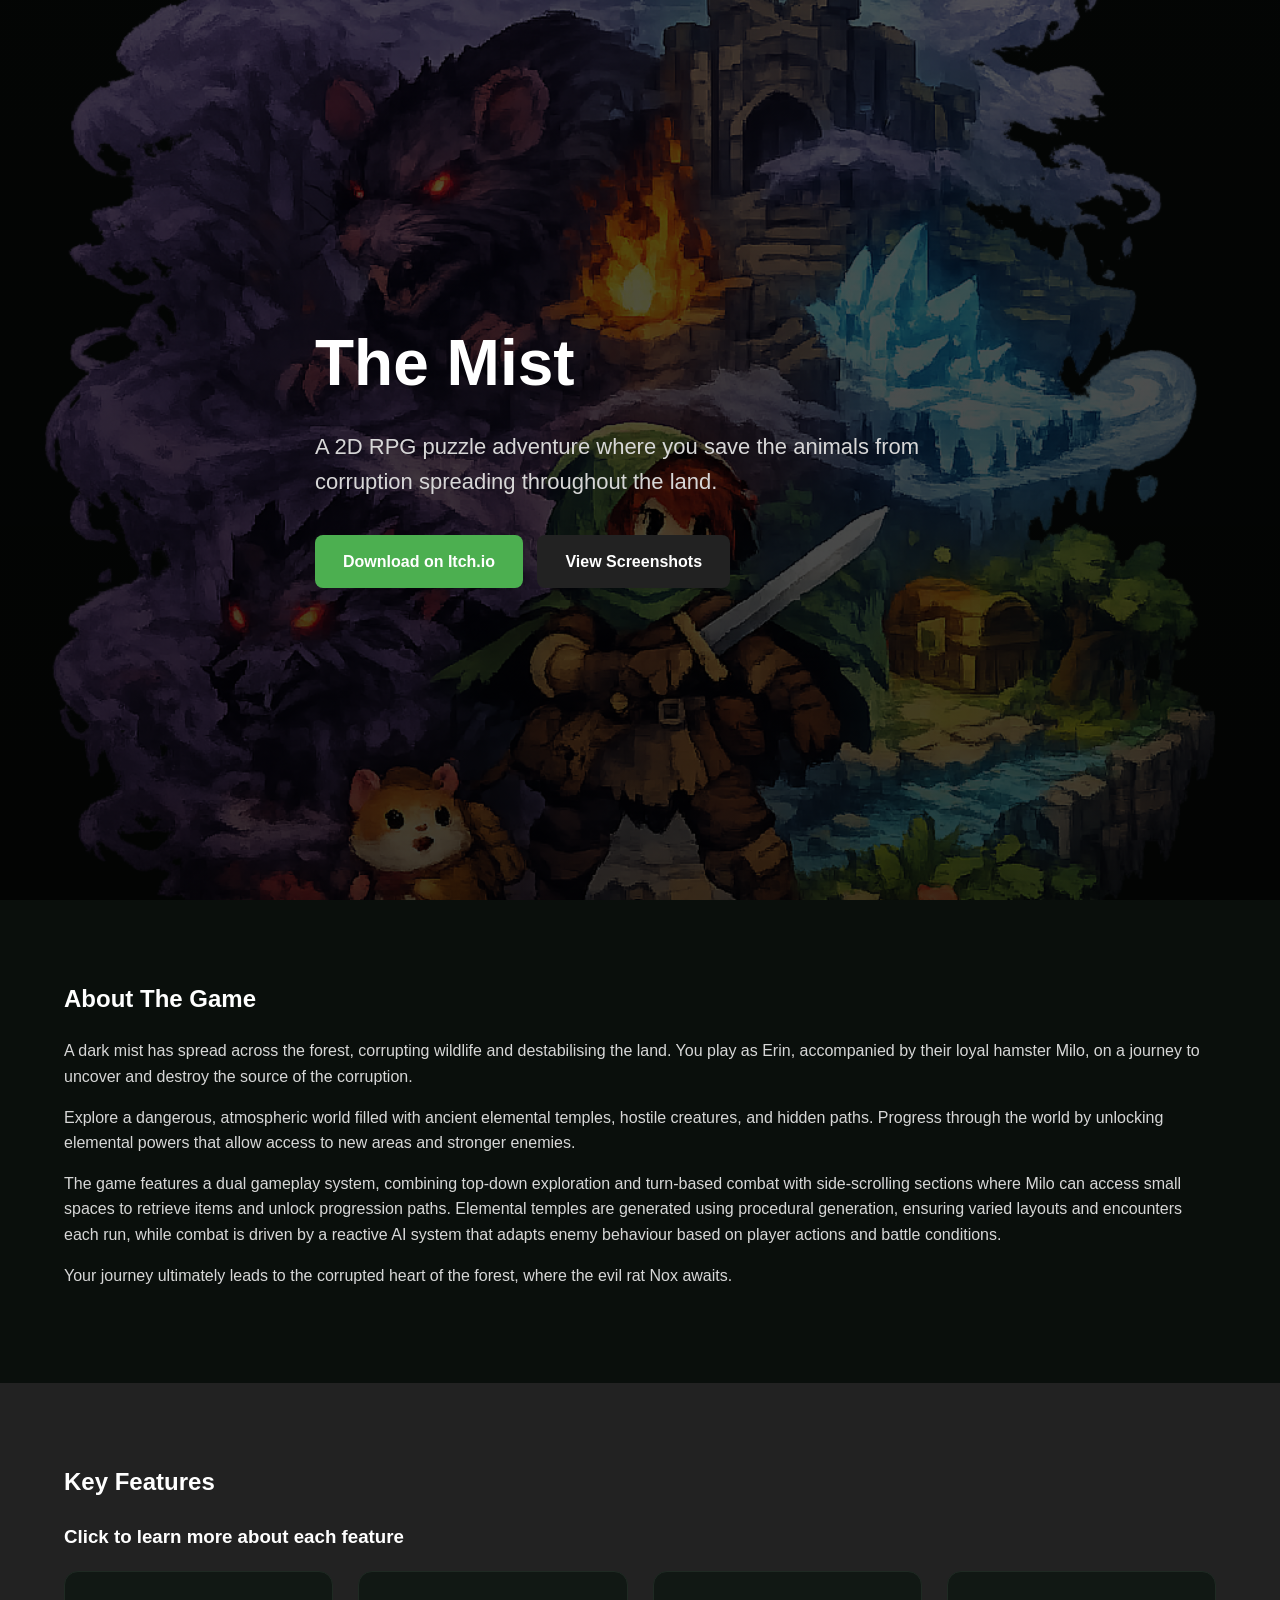
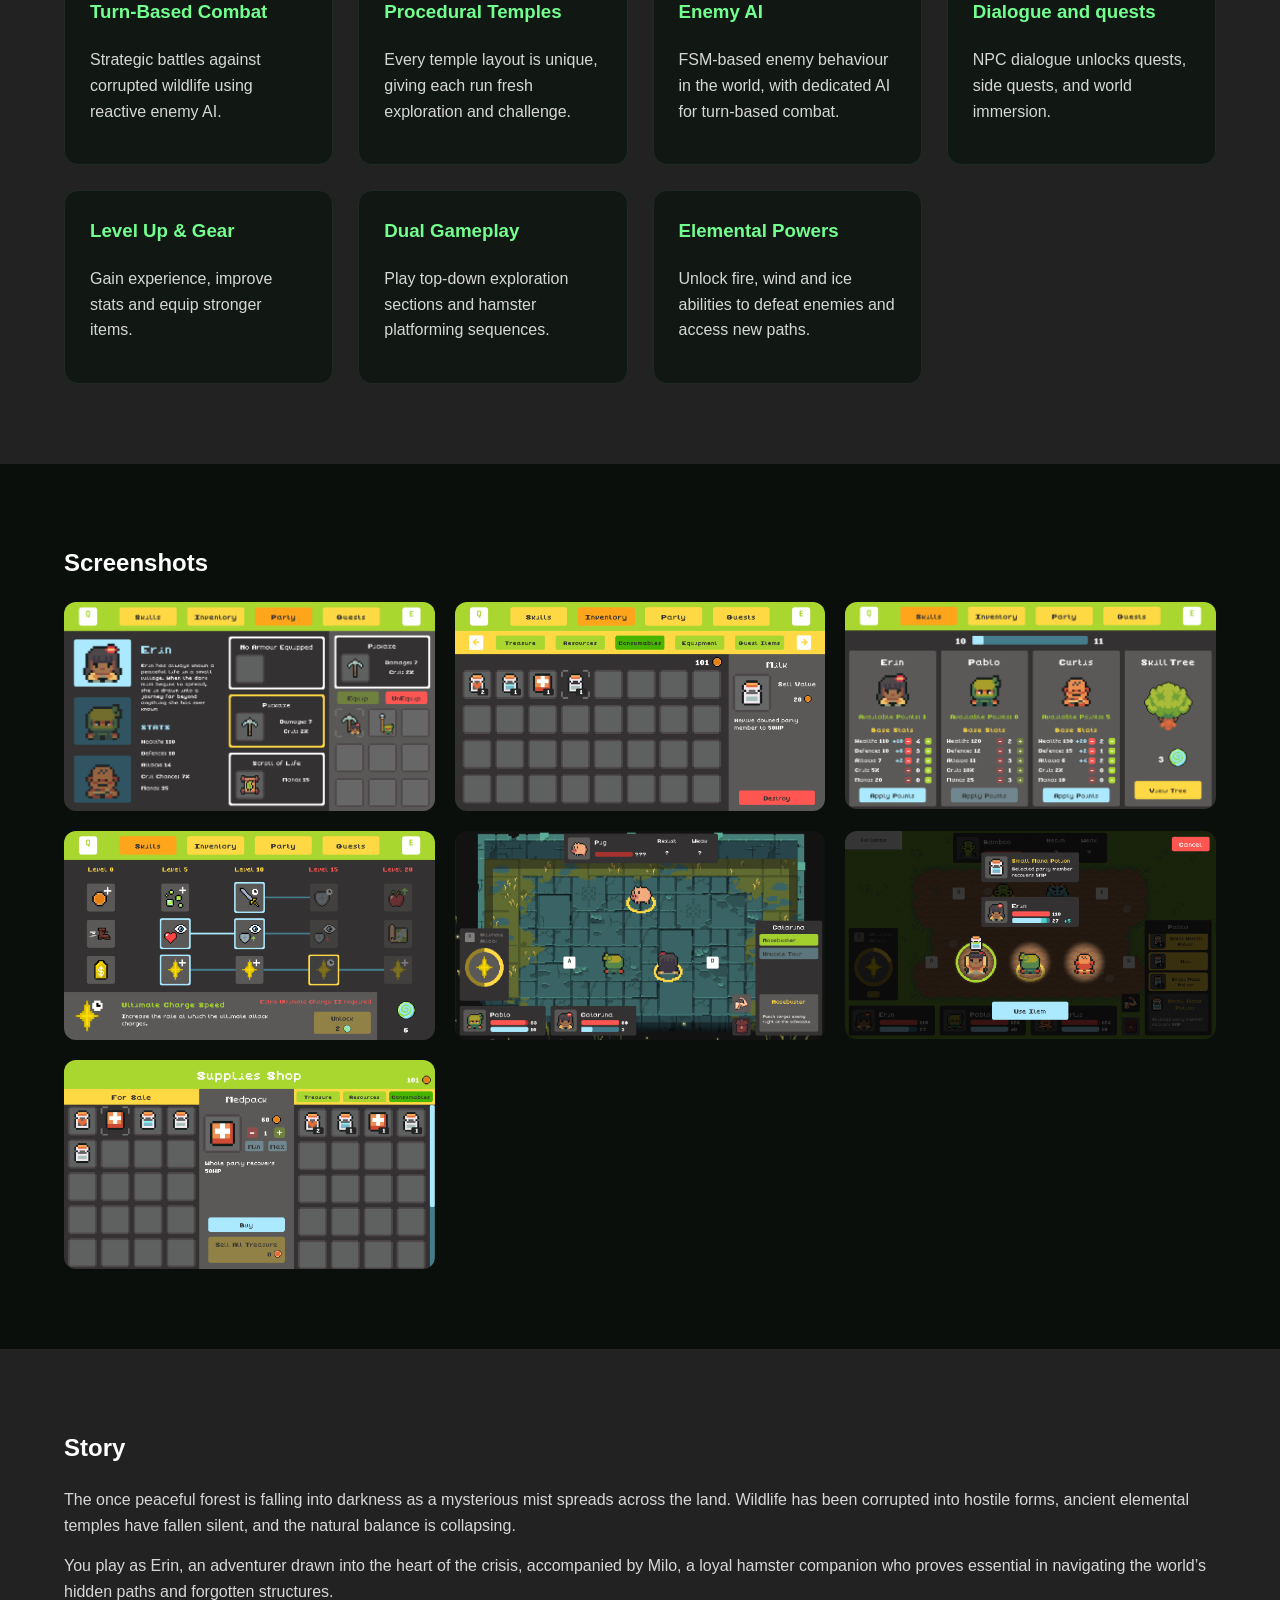
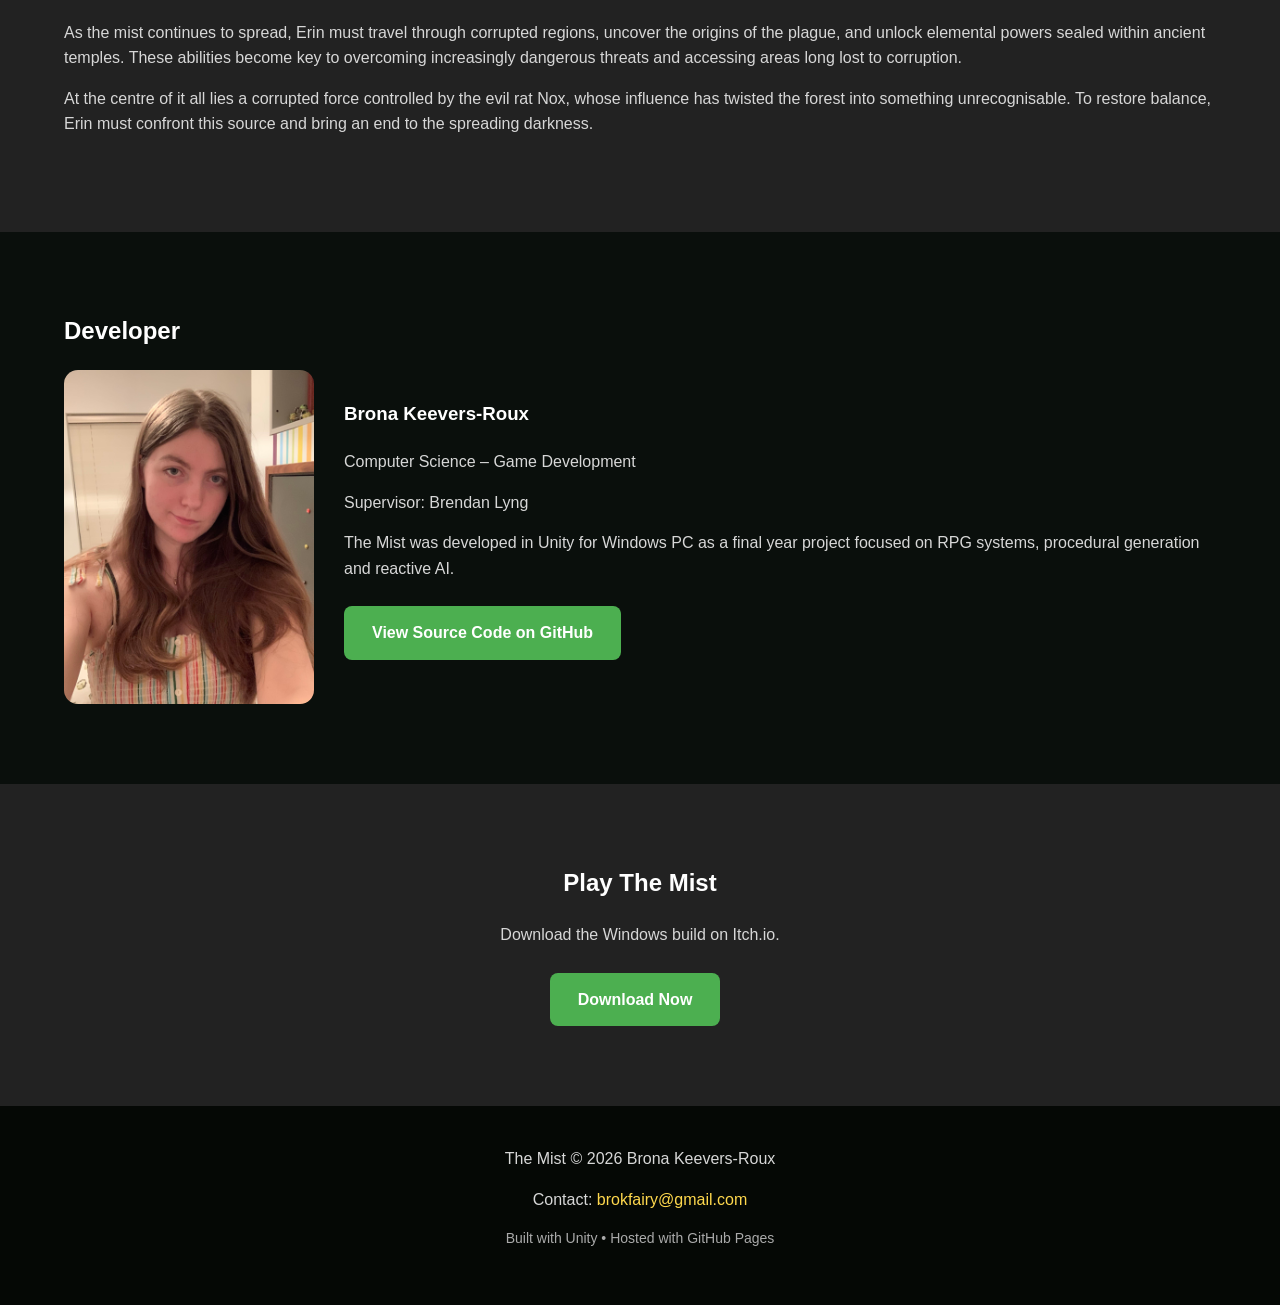
==== commit 968360b0: "Videos" ====
--- a/index.html
+++ b/index.html
@@ -69,14 +69,9 @@
 <p>Every temple layout is unique, giving each run fresh exploration and challenge.</p>
 </a>
 
-<a href="powers.html" class="card">
-<h3>Elemental Powers</h3>
-<p>Unlock fire, wind and ice abilities to defeat enemies and access new paths.</p>
-</a>
-
-<a href="dual-gameplay.html" class="card">
-<h3>Dual Gameplay</h3>
-<p>Play top-down exploration sections and hamster platforming sequences.</p>
+<a href="enemies.html" class="card">
+<h3>Enemy AI</h3>
+<p>FSM-based enemy behaviour in the world, with dedicated AI for turn-based combat.</p>
 </a>
 
 <a href="dialogue.html" class="card">
@@ -87,6 +82,16 @@
 <a href="gear.html" class="card">
 <h3>Level Up & Gear</h3>
 <p>Gain experience, improve stats and equip stronger items.</p>
+</a>
+
+<a href="dual-gameplay.html" class="card">
+<h3>Dual Gameplay</h3>
+<p>Play top-down exploration sections and hamster platforming sequences.</p>
+</a>
+
+<a href="powers.html" class="card">
+<h3>Elemental Powers</h3>
+<p>Unlock fire, wind and ice abilities to defeat enemies and access new paths.</p>
 </a>
 
 </div>
@@ -157,7 +162,7 @@
 <p>The Mist was developed in Unity for Windows PC as a final year project focused on RPG systems, procedural generation and reactive AI.</p>
     
 <p>
-<a href="https://github.com/hillyleopard133/The-Mist" target="_blank">
+<a href="https://github.com/hillyleopard133/The-Mist" target="_blank" class="btn">
 View Source Code on GitHub
 </a>
 </p>
@@ -173,14 +178,13 @@
 <div class="container" style="text-align:center;">
 <h2>Play The Mist</h2>
 <p>Download the Windows build on Itch.io.</p>
-
 <a href="https://hillyleopard133.itch.io/the-mist" class="btn">Download Now</a>
 </div>
 </section>
 
 <footer>
 <p>The Mist © 2026 Brona Keevers-Roux</p>
-<p>Contact: <a href="mailto:brokfairy@gmail.com">brokfairy@gmail.com</a></p>
+<p>Contact: <a href="mailto:brokfairy@gmail.com" class="email-link">brokfairy@gmail.com</a></p>
 <p class="small">Built with Unity • Hosted with GitHub Pages</p>
 </footer>
 
--- a/style.css
+++ b/style.css
@@ -88,10 +88,10 @@
 .feature-video{
     width:100%;
     max-width:800px;
+    aspect-ratio:16/9;
     margin:20px 0;
     border-radius:12px;
     border:1px solid #1f2a23;
-    background:#000;
 }
 
 .card{
@@ -145,6 +145,16 @@
     padding:40px 20px;
 }
 
+.email-link{
+    color:#ffd84d;
+    text-decoration:none;
+}
+
+.email-link:hover{
+    color:#fff08a;
+    text-decoration:underline;
+}
+
 .small{
     font-size:14px;
     color:#aaa;
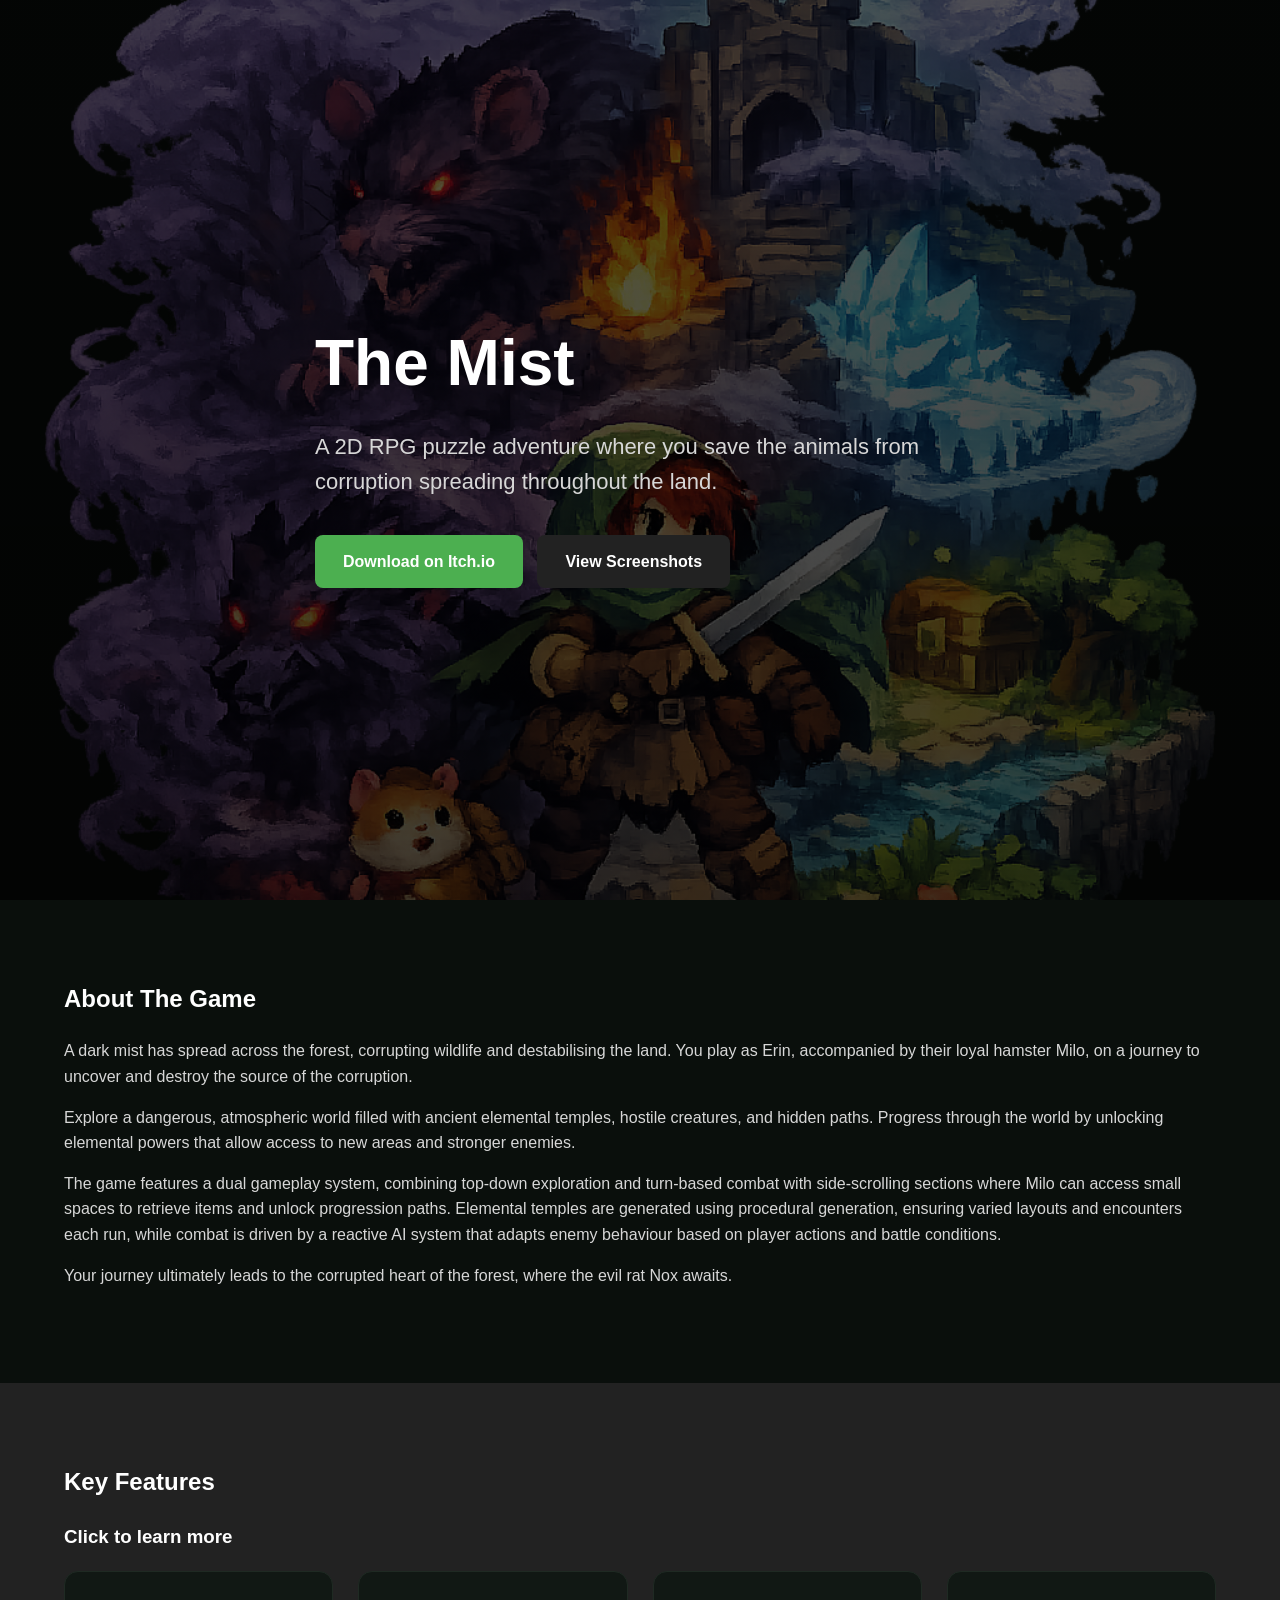
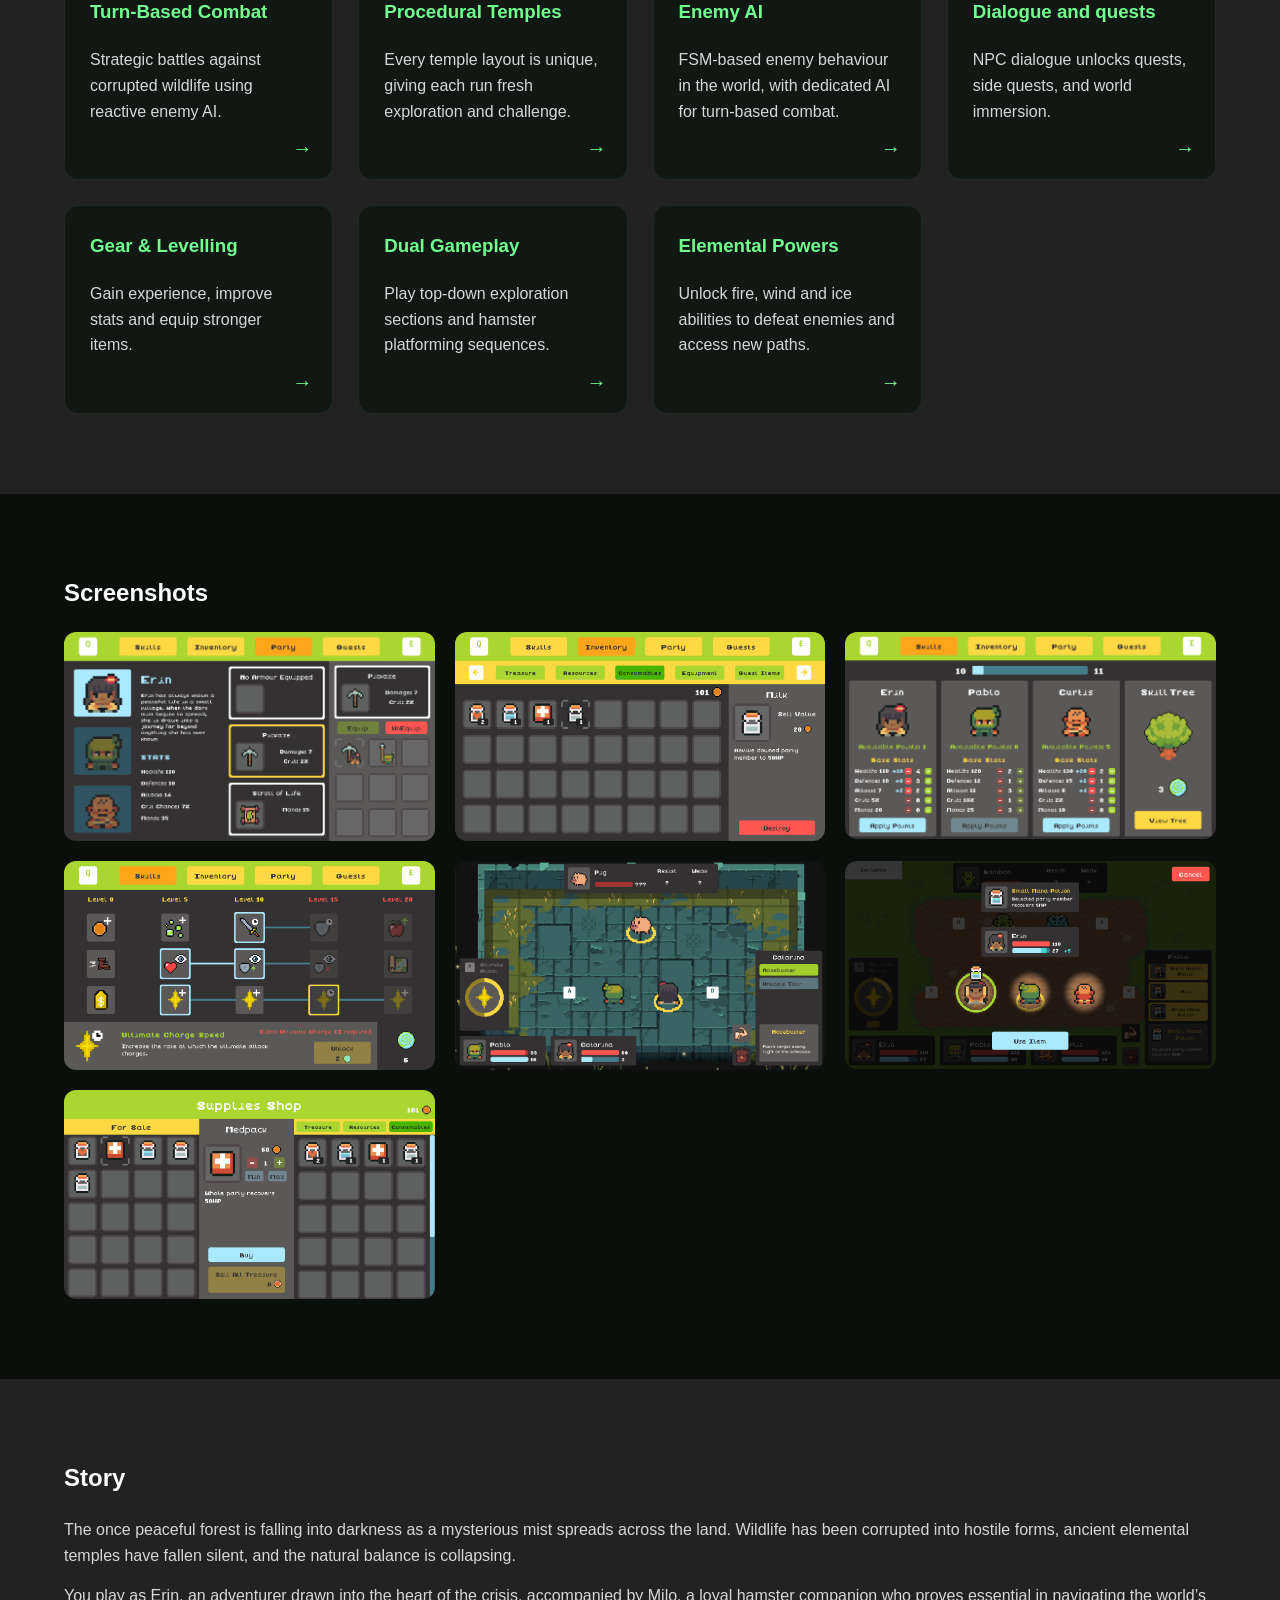
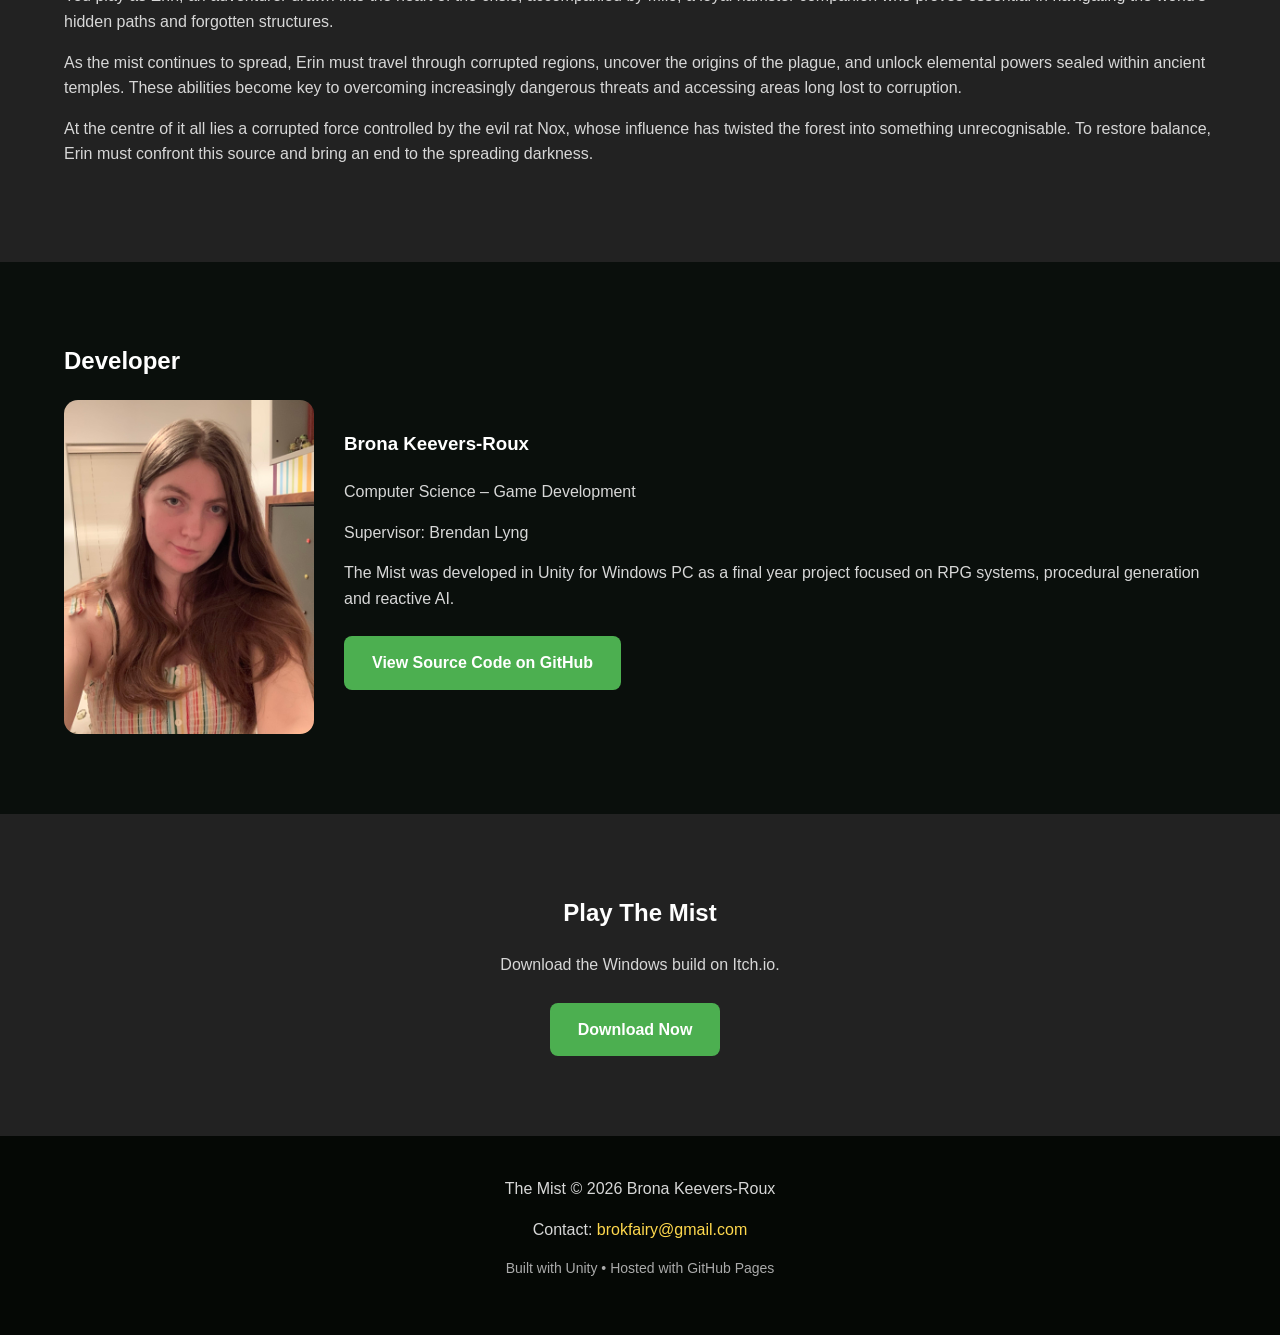
==== commit b019d34d: "Standardise layout across pages" ====
--- a/index.html
+++ b/index.html
@@ -55,43 +55,50 @@
 <section class="secondary">
 <div class="container">
 <h2>Key Features</h2>
-<h3>Click to learn more about each feature</h3>
+<h3>Click to learn more</h3>
 
 <div class="grid">
 
 <a href="combat.html" class="card">
 <h3>Turn-Based Combat</h3>
 <p>Strategic battles against corrupted wildlife using reactive enemy AI.</p>
+<span class="card-arrow">→</span>
 </a>
 
 <a href="procedural.html" class="card">
 <h3>Procedural Temples</h3>
 <p>Every temple layout is unique, giving each run fresh exploration and challenge.</p>
+<span class="card-arrow">→</span>
 </a>
 
 <a href="enemies.html" class="card">
 <h3>Enemy AI</h3>
 <p>FSM-based enemy behaviour in the world, with dedicated AI for turn-based combat.</p>
+<span class="card-arrow">→</span>
 </a>
 
 <a href="dialogue.html" class="card">
 <h3>Dialogue and quests</h3>
 <p> NPC dialogue unlocks quests, side quests, and world immersion. </p>
+<span class="card-arrow">→</span>
 </a>
 
 <a href="gear.html" class="card">
-<h3>Level Up & Gear</h3>
+<h3>Gear & Levelling</h3>
 <p>Gain experience, improve stats and equip stronger items.</p>
+<span class="card-arrow">→</span>
 </a>
 
 <a href="dual-gameplay.html" class="card">
 <h3>Dual Gameplay</h3>
 <p>Play top-down exploration sections and hamster platforming sequences.</p>
+<span class="card-arrow">→</span>
 </a>
 
 <a href="powers.html" class="card">
 <h3>Elemental Powers</h3>
 <p>Unlock fire, wind and ice abilities to defeat enemies and access new paths.</p>
+<span class="card-arrow">→</span>
 </a>
 
 </div>
--- a/style.css
+++ b/style.css
@@ -85,26 +85,67 @@
     gap:25px;
 }
 
+.mechanic{
+    display:flex;
+    gap:40px;
+    align-items:center;
+    margin-bottom:80px;
+    padding-bottom:40px;
+    border-bottom:1px solid #1f2a23;
+}
+
+.mechanic img{
+    width:50%;
+    border-radius:14px;
+    border:1px solid #1f2a23;
+    box-shadow:0 8px 20px rgba(0,0,0,0.4);
+}
+
+.mechanic div{
+    width:50%;
+}
+
+.mechanic:nth-of-type(even){
+    flex-direction:row-reverse;
+}
+
+@media (max-width: 768px){
+
+    .mechanic,
+    .mechanic:nth-of-type(even){
+        flex-direction: column !important;
+    }
+
+    .mechanic img,
+    .mechanic div{
+        width: 100%;
+    }
+
+    .mechanic{
+        gap:20px;
+    }
+}
+
 .feature-video{
+    display:block;
     width:100%;
     max-width:800px;
     aspect-ratio:16/9;
-    margin:20px 0;
+    margin:20px auto;
     border-radius:12px;
     border:1px solid #1f2a23;
 }
 
 .card{
+    position:relative;
+    display:block;
     background:#111814;
     padding:25px;
+    padding-bottom:40px;
     border-radius:14px;
     border:1px solid #1f2a23;
-
     text-decoration:none;
-    color:inherit;
-    display:block;
-
-    transition:0.25s ease;
+    color:white;
 }
 
 .card h3{
@@ -115,6 +156,15 @@
     transform:translateY(-5px);
     border-color:#72ff8f;
 }
+
+.card-arrow{
+    position:absolute;
+    bottom:15px;
+    right:20px;
+    font-size:20px;
+    color:#72ff8f;
+}
+
 .screenshot{
     width:100%;
     border-radius:12px;
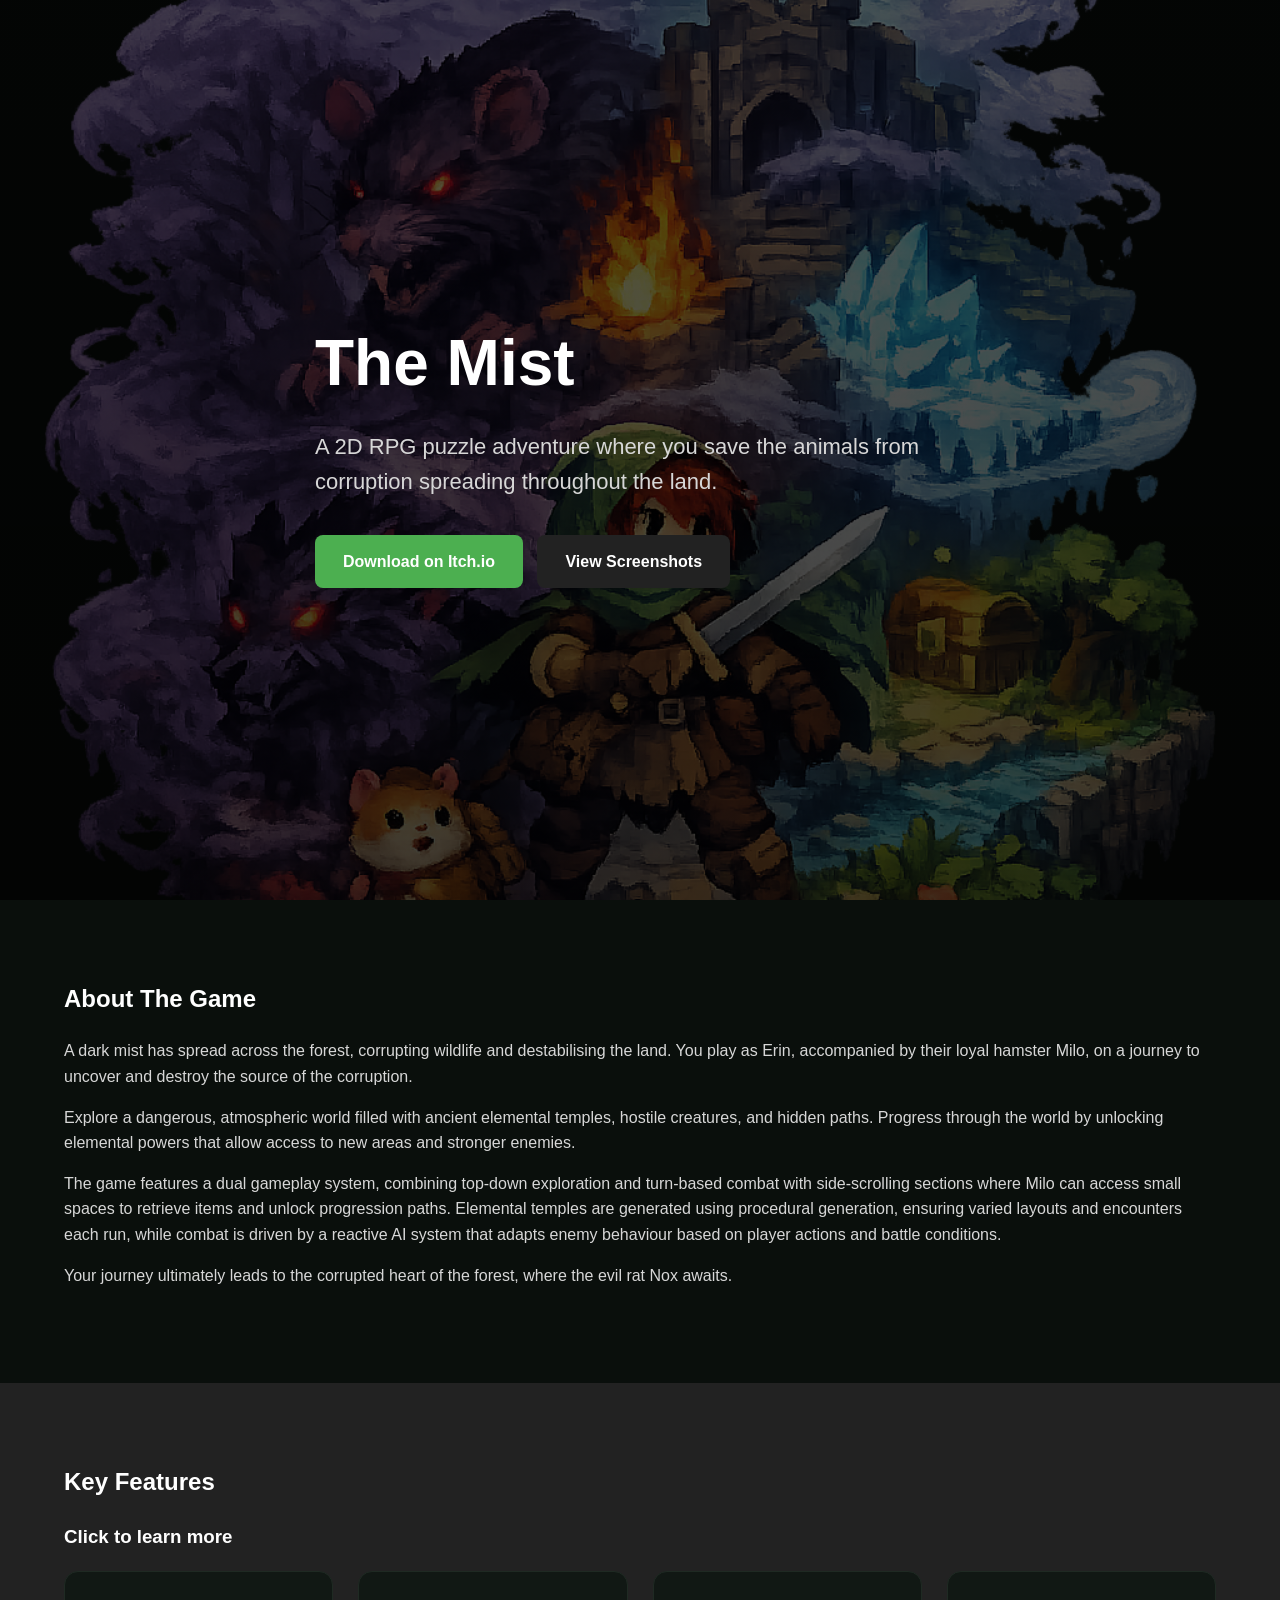
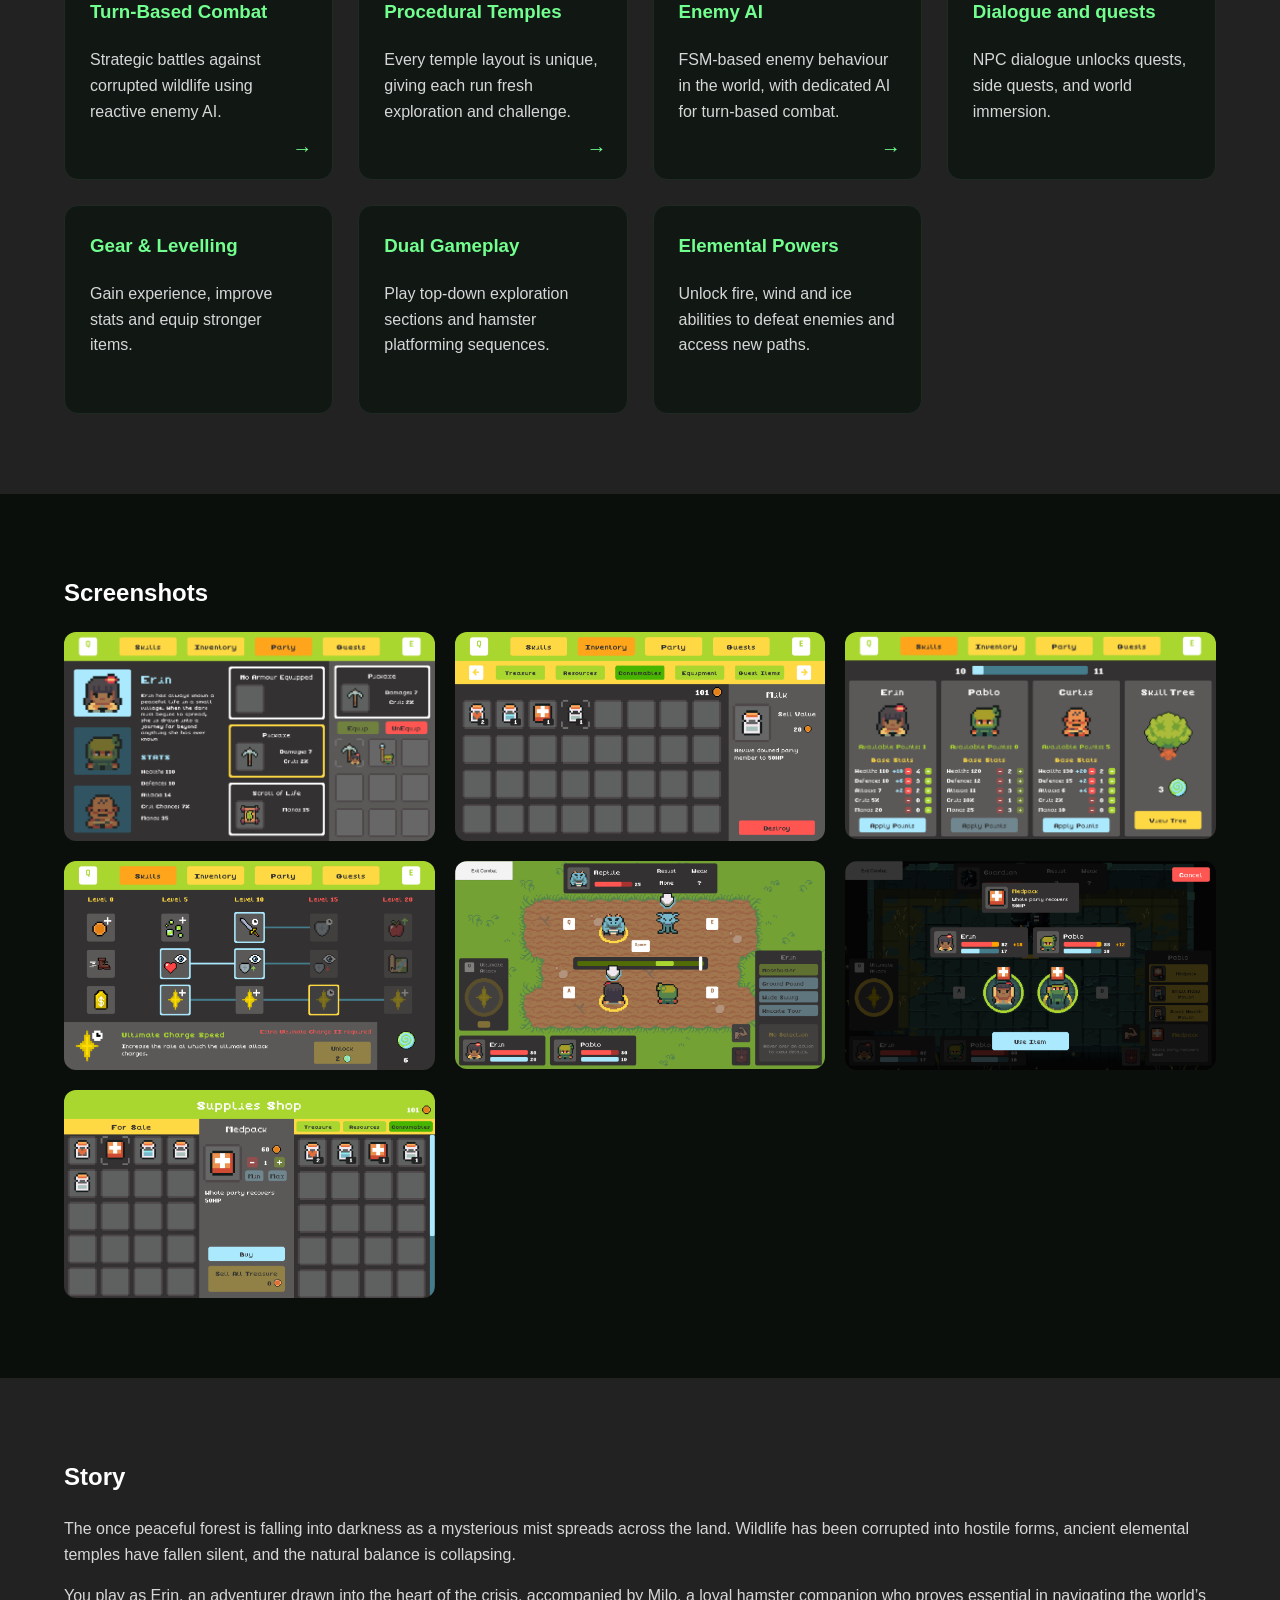
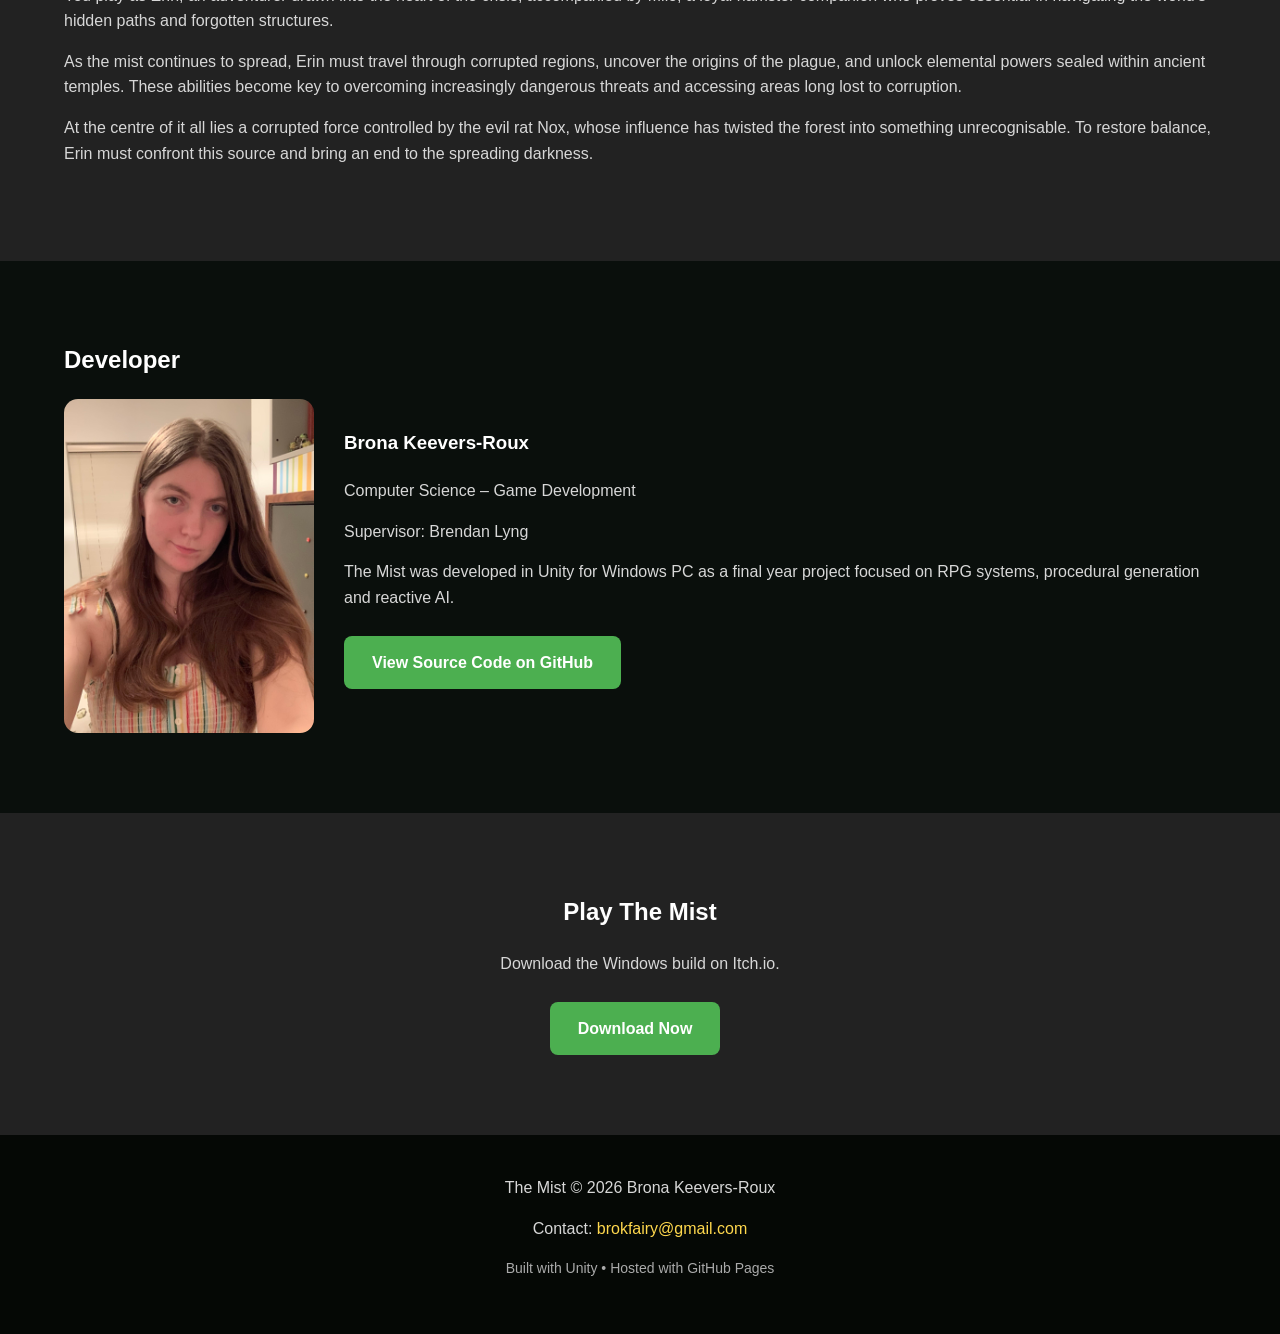
==== commit b23ec9b3: "Screenshots" ====
--- a/index.html
+++ b/index.html
@@ -77,29 +77,25 @@
 <span class="card-arrow">→</span>
 </a>
 
-<a href="dialogue.html" class="card">
+<div class="card">
 <h3>Dialogue and quests</h3>
 <p> NPC dialogue unlocks quests, side quests, and world immersion. </p>
-<span class="card-arrow">→</span>
-</a>
+</div>
 
-<a href="gear.html" class="card">
+<div class="card">
 <h3>Gear & Levelling</h3>
 <p>Gain experience, improve stats and equip stronger items.</p>
-<span class="card-arrow">→</span>
-</a>
+</div>
 
-<a href="dual-gameplay.html" class="card">
+<div class="card">
 <h3>Dual Gameplay</h3>
 <p>Play top-down exploration sections and hamster platforming sequences.</p>
-<span class="card-arrow">→</span>
-</a>
+</div>
 
-<a href="powers.html" class="card">
+<div class="card">
 <h3>Elemental Powers</h3>
 <p>Unlock fire, wind and ice abilities to defeat enemies and access new paths.</p>
-<span class="card-arrow">→</span>
-</a>
+</div>
 
 </div>
 </div>
--- a/style.css
+++ b/style.css
@@ -85,6 +85,25 @@
     gap:25px;
 }
 
+.ai-block{
+    display: flex;
+    flex-direction: column;
+    gap: 20px;
+    margin-bottom: 80px;
+}
+
+.ai-block img{
+    width: 100%;
+    max-width: 800px;
+    height: auto;
+    border-radius: 14px;
+    border: 1px solid #1f2a23;
+    box-shadow: 0 8px 20px rgba(0,0,0,0.4);
+
+    display: block;
+    margin: 0 auto;
+}
+
 .mechanic{
     display:flex;
     gap:40px;
